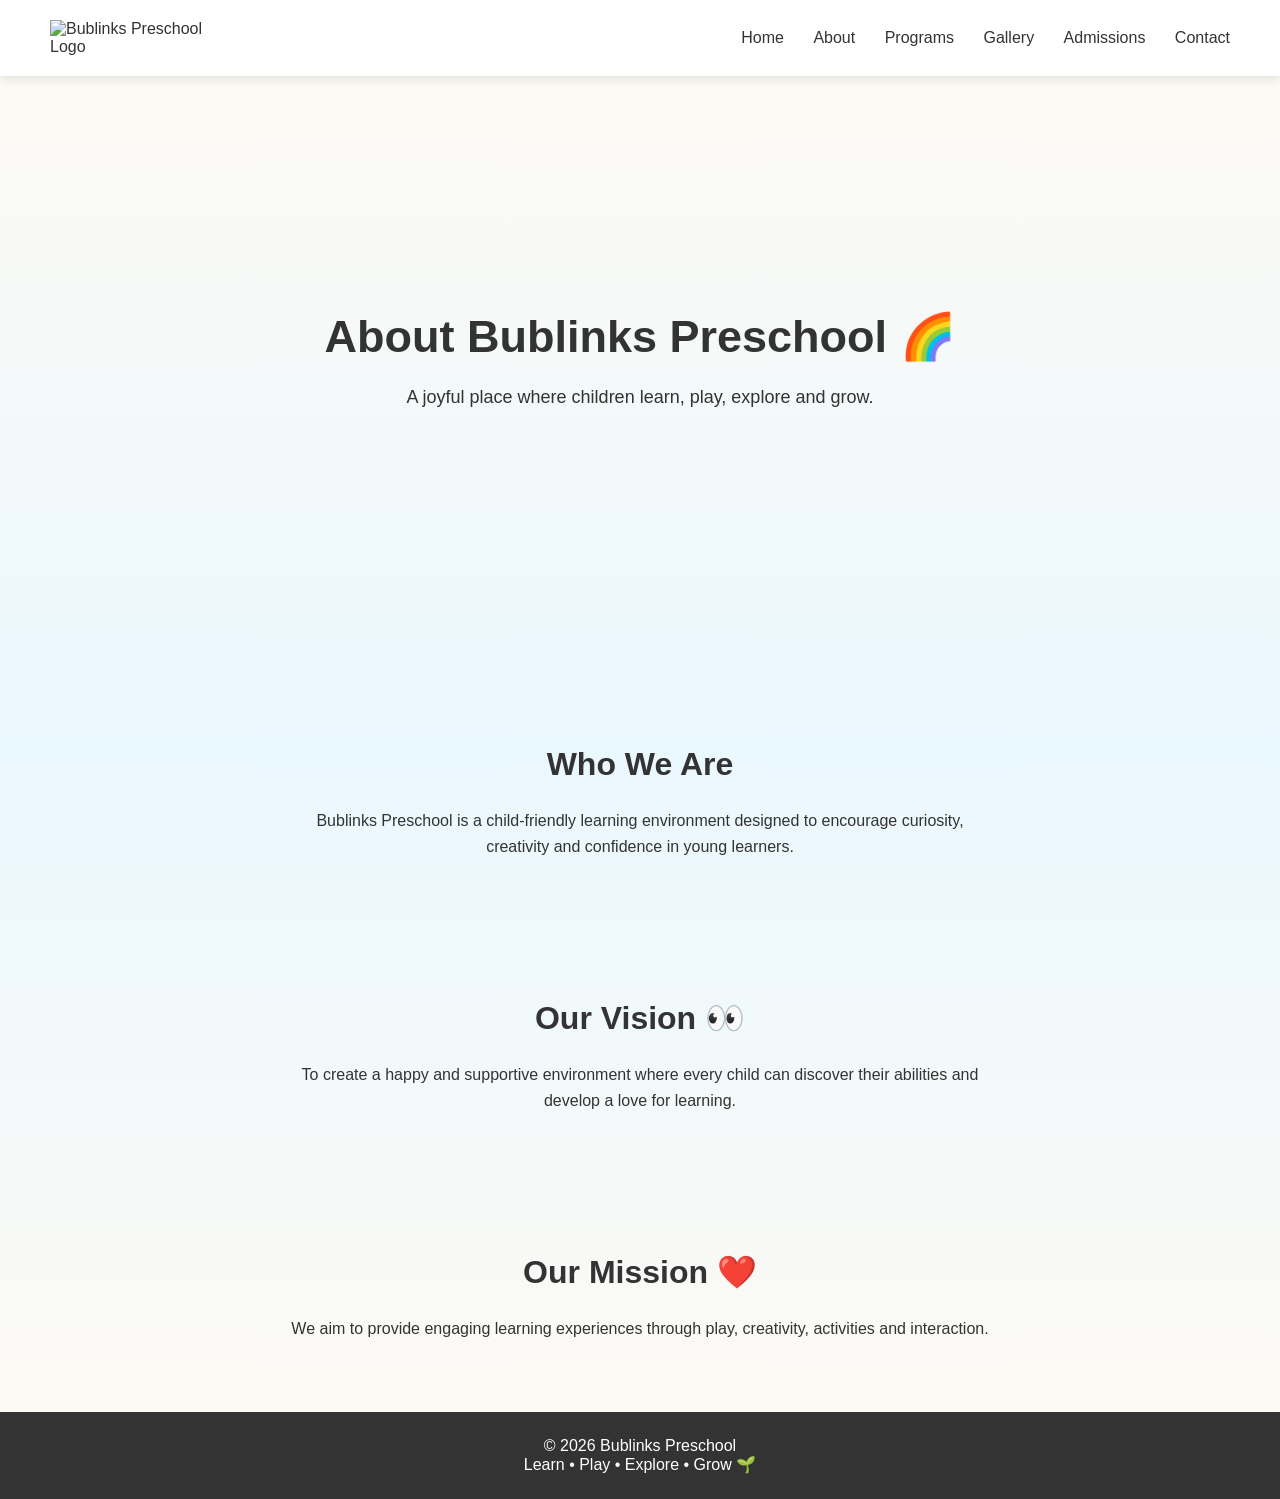
==== OneDrive/Desktop/my website/bublinks preschool/about.html @ d6261df1 "Initial website" ====
<!DOCTYPE html>
<html lang="en">

<head>
    <meta charset="UTF-8">
    <meta name="viewport" content="width=device-width, initial-scale=1.0">
    <title>About Us - Bublinks Preschool</title>
    <link rel="stylesheet" href="style.css">
</head>

<body>

    <nav>
        <div class="logo">
    <img src="logo.png" alt="Bublinks Preschool Logo">
</div>

        <div class="menu">
            <a href="index.html">Home</a>
            <a href="about.html">About</a>
            <a href="programs.html">Programs</a>
            <a href="gallery.html">Gallery</a>
            <a href="admission.html">Admissions</a>
            <a href="contact.html">Contact</a>
        </div>
    </nav>

    <section class="hero">
        <div class="hero-content">
            <h1>About Bublinks Preschool 🌈</h1>
            <p>
                A joyful place where children learn,
                play, explore and grow.
            </p>
        </div>
    </section>

    <section>
        <h2>Who We Are</h2>

        <p>
            Bublinks Preschool is a child-friendly learning
            environment designed to encourage curiosity,
            creativity and confidence in young learners.
        </p>
    </section>

    <section>
        <h2>Our Vision 👀</h2>

        <p>
            To create a happy and supportive environment
            where every child can discover their abilities
            and develop a love for learning.
        </p>
    </section>

    <section>
        <h2>Our Mission ❤️</h2>

        <p>
            We aim to provide engaging learning experiences
            through play, creativity, activities and
            interaction.
        </p>
    </section>

    <footer>
        <p>© 2026 Bublinks Preschool</p>
        <p>Learn • Play • Explore • Grow 🌱</p>
    </footer>

</body>

</html>
---- OneDrive/Desktop/my website/bublinks preschool/style.css ----
.hero {
    background-image: url("./home-bg.png") !important;
    background-size: cover !important;
    background-position: center !important;
    min-height: 600px;
}
* {
    margin: 0;
    padding: 0;
    box-sizing: border-box;
}
body {
    font-family: Arial, sans-serif;
    background: linear-gradient(
        180deg,
        #fffaf3,
        #eaf8ff,
        #fffaf3
    );
    color: #333;
}


/* Navigation */

nav {
    display: flex;
    justify-content: space-between;
    align-items: center;

    padding: 20px 50px;

    background-color: #ffffff;

    box-shadow: 0 2px 10px #ddd;

    position: sticky;
    top: 0;
}

.logo img {
    width: 180px;
    height: auto;
    display: block;
}

.menu a {
    text-decoration: none;
    color: #333;

    margin-left: 25px;

    font-size: 16px;
}

.menu a:hover {
    color: #ff7b54;
}


/* Home */
.hero {
    min-height: 600px;

    background-image: url("home-bg.png");
    background-size: cover;
    background-position: center;
    background-repeat: no-repeat;

    display: flex;
    justify-content: center;
    align-items: center;
    text-align: center;
    padding: 50px;
}

.hero-content {
    max-width: 700px;
}

.hero h1 {
    font-size: 45px;
    margin-bottom: 20px;
}

.hero h2 {
    font-size: 28px;
    margin-bottom: 20px;
}

.hero p {
    font-size: 18px;
    margin-bottom: 30px;
}


/* Buttons */

button {
    padding: 13px 25px;

    border: none;

    border-radius: 25px;

    background-color: #ff7b54;

    color: white;

    font-size: 16px;

    cursor: pointer;
}

button:hover {
    background-color: #e85d3f;
}


/* Sections */

section {
    padding: 70px 50px;

    text-align: center;
}

section h2 {
    font-size: 32px;

    margin-bottom: 25px;
}

section p {
    max-width: 700px;

    margin: auto;

    line-height: 1.6;
}


/* Cards */

.cards {
    display: flex;

    justify-content: center;

    gap: 25px;

    flex-wrap: wrap;

    margin-top: 30px;
}

.card {
    width: 220px;

    padding: 25px;

    background-color: white;

    border-radius: 15px;

    box-shadow: 0 4px 12px #ddd;

    transition: 0.3s;
}

.card:hover {
    transform: translateY(-8px);
}

.card h3 {
    margin-bottom: 15px;
}


/* Contact */

#contact {
    background-color: #e0f7fa;
}


/* Footer */

footer {
    text-align: center;

    padding: 25px;

    background-color: #333;

    color: white;
}


/* Mobile */

@media (max-width: 768px) {

    nav {
        flex-direction: column;

        gap: 15px;

        padding: 20px;
    }

    .menu a {
        margin: 8px;
    }

    .hero h1 {
        font-size: 32px;
    }

    .hero h2 {
        font-size: 22px;
    }

}
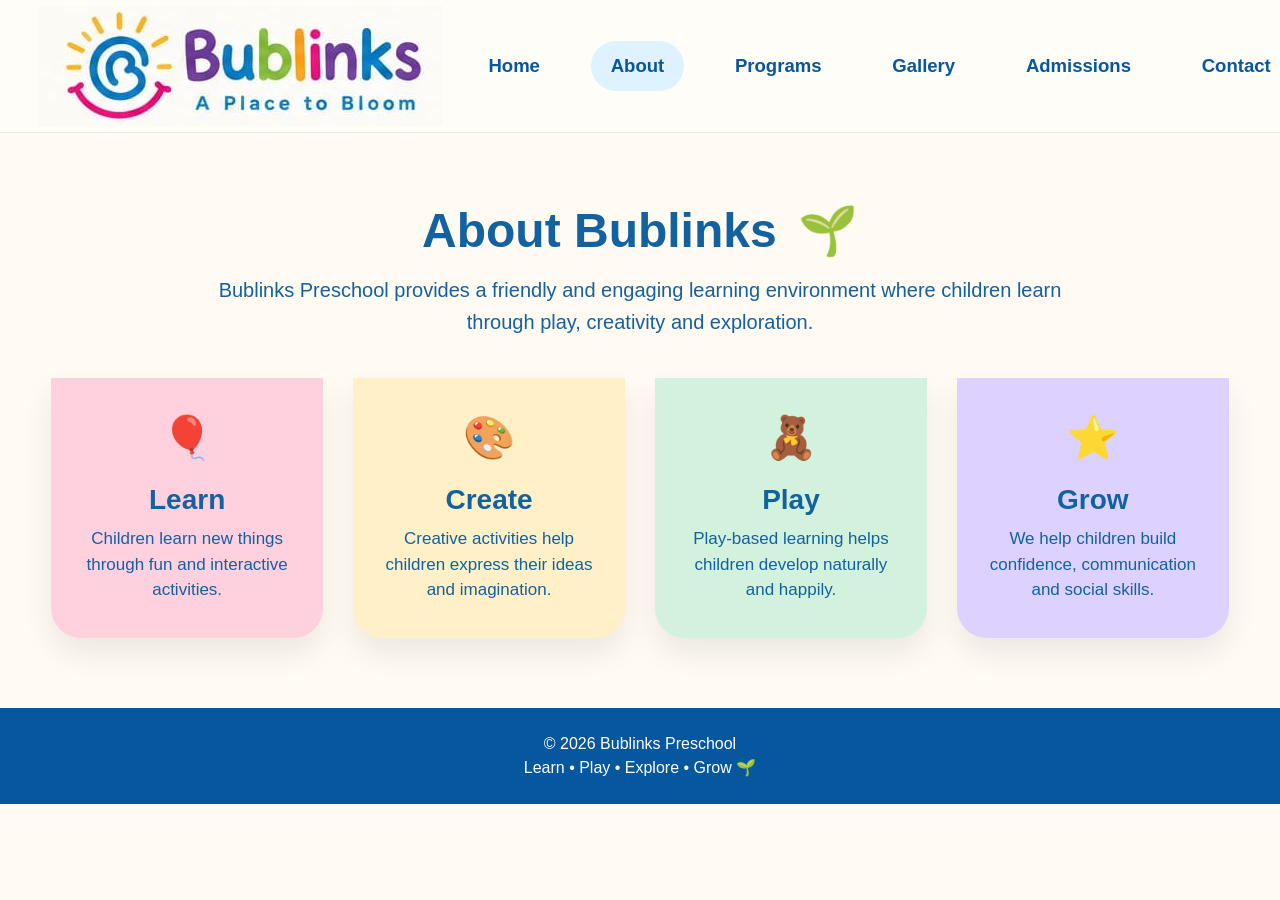
==== commit 66dbc973: "Complete Bublinks preschool demo" ====
--- a/OneDrive/Desktop/my website/bublinks preschool/about.html
+++ b/OneDrive/Desktop/my website/bublinks preschool/about.html
@@ -1,75 +1,69 @@
 <!DOCTYPE html>
 <html lang="en">
+<head>
+  <meta charset="UTF-8">
+  <meta name="viewport" content="width=device-width, initial-scale=1.0">
+  <title>About Bublinks - Bublinks Preschool</title>
+  <link rel="stylesheet" href="style.css">
+</head>
+<body>
+<header class="site-header">
+  <div class="header-inner">
+    <a class="brand" href="index.html"><img src="assets/bublinks-logo.png" alt="Bublinks"></a>
+    <button class="menu-toggle" type="button" aria-label="Open menu">☰</button>
+    <nav class="nav">
+      <a href="index.html">Home</a>
+      <a href="about.html">About</a>
+      <a href="program.html">Programs</a>
+      <a href="gallary.html">Gallery</a>
+      <a href="admission.html">Admissions</a>
+      <a href="contact.html">Contact</a>
+    </nav>
+  </div>
+</header>
 
-<head>
-    <meta charset="UTF-8">
-    <meta name="viewport" content="width=device-width, initial-scale=1.0">
-    <title>About Us - Bublinks Preschool</title>
-    <link rel="stylesheet" href="style.css">
-</head>
+<main>
+  <section class="about-section">
+  <div class="section-heading">
+    <h2>About Bublinks <span>🌱</span></h2>
+    <p>
+      Bublinks Preschool provides a friendly and engaging learning environment
+      where children learn through play, creativity and exploration.
+    </p>
+  </div>
 
-<body>
+  <div class="about-grid">
+    <article class="about-card pink">
+      <div class="about-icon">🎈</div>
+      <h3>Learn</h3>
+      <p>Children learn new things through fun and interactive activities.</p>
+    </article>
 
-    <nav>
-        <div class="logo">
-    <img src="logo.png" alt="Bublinks Preschool Logo">
-</div>
+    <article class="about-card yellow">
+      <div class="about-icon">🎨</div>
+      <h3>Create</h3>
+      <p>Creative activities help children express their ideas and imagination.</p>
+    </article>
 
-        <div class="menu">
-            <a href="index.html">Home</a>
-            <a href="about.html">About</a>
-            <a href="programs.html">Programs</a>
-            <a href="gallery.html">Gallery</a>
-            <a href="admission.html">Admissions</a>
-            <a href="contact.html">Contact</a>
-        </div>
-    </nav>
+    <article class="about-card green">
+      <div class="about-icon">🧸</div>
+      <h3>Play</h3>
+      <p>Play-based learning helps children develop naturally and happily.</p>
+    </article>
 
-    <section class="hero">
-        <div class="hero-content">
-            <h1>About Bublinks Preschool 🌈</h1>
-            <p>
-                A joyful place where children learn,
-                play, explore and grow.
-            </p>
-        </div>
-    </section>
+    <article class="about-card purple">
+      <div class="about-icon">⭐</div>
+      <h3>Grow</h3>
+      <p>We help children build confidence, communication and social skills.</p>
+    </article>
+  </div>
+</section>
+</main>
 
-    <section>
-        <h2>Who We Are</h2>
-
-        <p>
-            Bublinks Preschool is a child-friendly learning
-            environment designed to encourage curiosity,
-            creativity and confidence in young learners.
-        </p>
-    </section>
-
-    <section>
-        <h2>Our Vision 👀</h2>
-
-        <p>
-            To create a happy and supportive environment
-            where every child can discover their abilities
-            and develop a love for learning.
-        </p>
-    </section>
-
-    <section>
-        <h2>Our Mission ❤️</h2>
-
-        <p>
-            We aim to provide engaging learning experiences
-            through play, creativity, activities and
-            interaction.
-        </p>
-    </section>
-
-    <footer>
-        <p>© 2026 Bublinks Preschool</p>
-        <p>Learn • Play • Explore • Grow 🌱</p>
-    </footer>
-
+<footer>
+  <p>© 2026 Bublinks Preschool</p>
+  <p>Learn • Play • Explore • Grow 🌱</p>
+</footer>
+<script src="script.js"></script>
 </body>
-
-</html>+</html>
--- a/OneDrive/Desktop/my website/bublinks preschool/style.css
+++ b/OneDrive/Desktop/my website/bublinks preschool/style.css
@@ -1,224 +1,794 @@
+* {
+  box-sizing: border-box;
+}
+
+html {
+  scroll-behavior: smooth;
+}
+
+body {
+  margin: 0;
+  font-family: Arial, Helvetica, sans-serif;
+  background: #fffaf2;
+  color: #07579f;
+}
+
+.site-header {
+  background: #fffdf8;
+  border-bottom: 1px solid #eee9df;
+  position: sticky;
+  top: 0;
+  z-index: 1000;
+}
+
+.header-inner {
+  width: min(1400px, 94%);
+  min-height: 132px;
+  margin: 0 auto;
+  display: flex;
+  align-items: center;
+  justify-content: space-between;
+  gap: 25px;
+}
+
+.brand {
+  display: block;
+  flex: 0 0 auto;
+  line-height: 0;
+}
+
+.brand img {
+  width: 405px;
+  max-width: 32vw;
+  height: auto;
+  display: block;
+}
+
+.nav {
+  display: flex;
+  align-items: center;
+  justify-content: flex-end;
+  gap: clamp(12px, 2.4vw, 42px);
+}
+
+.nav a {
+  color: #07579f;
+  text-decoration: none;
+  font-weight: 700;
+  font-size: clamp(16px, 1.45vw, 24px);
+  padding: 14px 20px;
+  border-radius: 40px;
+  white-space: nowrap;
+}
+
+.nav a:hover,
+.nav a.active {
+  background: #dff2ff;
+}
+
+.menu-toggle {
+  display: none;
+  border: 0;
+  background: #dff2ff;
+  color: #07579f;
+  border-radius: 10px;
+  font-size: 25px;
+  padding: 8px 12px;
+  cursor: pointer;
+}
+
+/* HERO */
 .hero {
-    background-image: url("./home-bg.png") !important;
-    background-size: cover !important;
-    background-position: center !important;
-    min-height: 600px;
-}
-* {
-    margin: 0;
-    padding: 0;
-    box-sizing: border-box;
-}
-body {
-    font-family: Arial, sans-serif;
-    background: linear-gradient(
-        180deg,
-        #fffaf3,
-        #eaf8ff,
-        #fffaf3
-    );
-    color: #333;
-}
-
-
-/* Navigation */
-
-nav {
+  position: relative;
+  width: 100%;
+  overflow: hidden;
+  background: #c7f1ff;
+}
+
+.hero > img {
+  display: block;
+  width: 100%;
+  height: auto;
+}
+
+.hero-enquire {
+  position: absolute;
+  left: 36.5%;
+  bottom: 12%;
+  transform: translateX(-50%);
+  border: 0;
+  border-radius: 40px;
+  background: #f52b83;
+  color: white;
+  padding: 17px 42px;
+  font-size: clamp(17px, 1.5vw, 25px);
+  font-weight: 700;
+  box-shadow: 0 10px 25px rgba(245, 43, 131, 0.28);
+  cursor: pointer;
+}
+
+.hero-enquire:hover {
+  transform: translateX(-50%) translateY(-2px);
+}
+
+/* PROGRAMS */
+.programs {
+  padding: 42px 5% 70px;
+  background: #fffaf2;
+  position: relative;
+}
+
+.section-heading {
+  text-align: center;
+  margin-bottom: 34px;
+}
+
+.section-heading h2 {
+  margin: 0 0 8px;
+  font-size: clamp(38px, 4vw, 58px);
+  font-weight: 800;
+  color: #07579f;
+}
+
+.section-heading h2 span {
+  display: inline-block;
+  color: #f4a34b;
+  margin-left: 8px;
+}
+
+.section-heading p {
+  margin: 0;
+  font-size: clamp(18px, 1.7vw, 26px);
+  color: #07579f;
+}
+
+.program-grid {
+  width: min(1380px, 100%);
+  margin: 0 auto;
+  display: grid;
+  grid-template-columns: repeat(4, 1fr);
+  gap: 24px;
+}
+
+.program-card {
+  min-height: 285px;
+  border-radius: 20px;
+  padding: 30px 28px;
+  text-align: center;
+  box-shadow: 0 10px 28px rgba(35, 69, 100, 0.08);
+}
+
+.program-card.pink { background: #ffd5e3; }
+.program-card.yellow { background: #fff0c9; }
+.program-card.green { background: #d7f3df; }
+.program-card.purple { background: #e1d8ff; }
+
+.program-icon {
+  font-size: 64px;
+  line-height: 1;
+  margin-bottom: 15px;
+}
+
+.program-card h3 {
+  margin: 0 0 18px;
+  color: #07579f;
+  font-size: clamp(27px, 2vw, 36px);
+}
+
+.program-card p {
+  margin: 0 auto;
+  max-width: 310px;
+  color: #07579f;
+  font-size: clamp(17px, 1.45vw, 23px);
+  line-height: 1.55;
+}
+
+.simple-section {
+  padding: 70px 20px;
+  text-align: center;
+  background: #fff;
+}
+
+.simple-section h2 {
+  margin: 0 0 12px;
+  font-size: clamp(34px, 3vw, 48px);
+  color: #07579f;
+}
+
+.simple-section p {
+  font-size: 21px;
+}
+
+.contact-strip {
+  text-align: center;
+  padding: 65px 20px;
+  background: #e4f8ff;
+}
+
+.contact-strip h2 {
+  margin: 0 0 8px;
+  color: #07579f;
+  font-size: 40px;
+}
+
+.contact-strip p {
+  font-size: 20px;
+}
+
+.contact-strip button {
+  border: 0;
+  background: #f52b83;
+  color: #fff;
+  padding: 15px 30px;
+  border-radius: 30px;
+  font-size: 18px;
+  font-weight: 700;
+  cursor: pointer;
+}
+
+footer {
+  text-align: center;
+  background: #07579f;
+  color: white;
+  padding: 22px;
+}
+
+footer p {
+  margin: 5px;
+}
+
+/* TABLET */
+@media (max-width: 1000px) {
+  .header-inner {
+    min-height: 105px;
+  }
+
+  .brand img {
+    width: 300px;
+  }
+
+  .nav {
+    gap: 5px;
+  }
+
+  .nav a {
+    font-size: 16px;
+    padding: 11px 12px;
+  }
+
+  .program-grid {
+    grid-template-columns: repeat(2, 1fr);
+  }
+}
+
+/* MOBILE */
+@media (max-width: 700px) {
+  .header-inner {
+    min-height: 82px;
+    position: relative;
+  }
+
+  .brand img {
+    width: 220px;
+    max-width: 65vw;
+  }
+
+  .menu-toggle {
+    display: block;
+  }
+
+  .nav {
+    display: none;
+    position: absolute;
+    top: 82px;
+    left: 0;
+    right: 0;
+    padding: 15px;
+    background: #fffdf8;
+    box-shadow: 0 10px 20px rgba(0,0,0,.08);
+    flex-direction: column;
+    align-items: stretch;
+    gap: 4px;
+  }
+
+  .nav.open {
     display: flex;
-    justify-content: space-between;
-    align-items: center;
-
-    padding: 20px 50px;
-
-    background-color: #ffffff;
-
-    box-shadow: 0 2px 10px #ddd;
-
-    position: sticky;
-    top: 0;
-}
-
-.logo img {
-    width: 180px;
-    height: auto;
-    display: block;
-}
-
-.menu a {
-    text-decoration: none;
-    color: #333;
-
-    margin-left: 25px;
-
-    font-size: 16px;
-}
-
-.menu a:hover {
-    color: #ff7b54;
-}
-
-
-/* Home */
-.hero {
-    min-height: 600px;
-
-    background-image: url("home-bg.png");
-    background-size: cover;
-    background-position: center;
-    background-repeat: no-repeat;
-
-    display: flex;
-    justify-content: center;
-    align-items: center;
+  }
+
+  .nav a {
     text-align: center;
-    padding: 50px;
-}
-
-.hero-content {
-    max-width: 700px;
-}
-
-.hero h1 {
-    font-size: 45px;
-    margin-bottom: 20px;
-}
-
-.hero h2 {
-    font-size: 28px;
-    margin-bottom: 20px;
-}
-
-.hero p {
-    font-size: 18px;
-    margin-bottom: 30px;
-}
-
-
-/* Buttons */
-
-button {
-    padding: 13px 25px;
-
-    border: none;
-
-    border-radius: 25px;
-
-    background-color: #ff7b54;
-
-    color: white;
-
-    font-size: 16px;
-
-    cursor: pointer;
-}
-
-button:hover {
-    background-color: #e85d3f;
-}
-
-
-/* Sections */
-
-section {
-    padding: 70px 50px;
-
-    text-align: center;
-}
-
-section h2 {
-    font-size: 32px;
-
-    margin-bottom: 25px;
-}
-
-section p {
-    max-width: 700px;
-
-    margin: auto;
-
-    line-height: 1.6;
-}
-
-
-/* Cards */
-
-.cards {
-    display: flex;
-
-    justify-content: center;
-
-    gap: 25px;
-
-    flex-wrap: wrap;
-
-    margin-top: 30px;
-}
-
-.card {
-    width: 220px;
-
-    padding: 25px;
-
-    background-color: white;
-
-    border-radius: 15px;
-
-    box-shadow: 0 4px 12px #ddd;
-
-    transition: 0.3s;
-}
-
-.card:hover {
-    transform: translateY(-8px);
-}
-
-.card h3 {
-    margin-bottom: 15px;
-}
-
-
-/* Contact */
-
-#contact {
-    background-color: #e0f7fa;
-}
-
-
-/* Footer */
-
-footer {
-    text-align: center;
-
-    padding: 25px;
-
-    background-color: #333;
-
-    color: white;
-}
-
-
-/* Mobile */
-
-@media (max-width: 768px) {
-
-    nav {
-        flex-direction: column;
-
-        gap: 15px;
-
-        padding: 20px;
-    }
-
-    .menu a {
-        margin: 8px;
-    }
-
-    .hero h1 {
-        font-size: 32px;
-    }
-
-    .hero h2 {
-        font-size: 22px;
-    }
-
+  }
+
+  .hero-enquire {
+    left: 50%;
+    bottom: 6%;
+    padding: 11px 24px;
+    font-size: 15px;
+  }
+
+  .programs {
+    padding: 35px 18px 50px;
+  }
+
+  .program-grid {
+    grid-template-columns: 1fr;
+    gap: 18px;
+  }
+
+  .program-card {
+    min-height: auto;
+    padding: 28px 20px;
+  }
+}
+/* Fun Activities - same design as Our Programs */
+.activities-section {
+  background: #fff;
+  padding: 80px 4%;
+}
+
+.activities-section .program-grid {
+  margin-top: 35px;
+}
+
+.activities-section .program-card {
+  min-height: 280px;
+}
+/* About Page */
+.about-section {
+  background: #fffaf2;
+  padding: 70px 4%;
+  text-align: center;
+}
+
+.about-section .section-heading {
+  max-width: 900px;
+  margin: 0 auto 40px;
+}
+
+.about-section .section-heading h2 {
+  font-size: 48px;
+  color: #1261a0;
+  margin-bottom: 15px;
+}
+
+.about-section .section-heading p {
+  font-size: 20px;
+  color: #1261a0;
+  line-height: 1.6;
+}
+
+.about-grid {
+  display: grid;
+  grid-template-columns: repeat(4, 1fr);
+  gap: 30px;
+  max-width: 1200px;
+  margin: 0 auto;
+}
+
+.about-card {
+  padding: 35px 25px;
+  min-height: 240px;
+  border-radius: 0 0 30px 30px;
+  box-shadow: 0 15px 30px rgba(0, 0, 0, 0.08);
+  display: flex;
+  flex-direction: column;
+  justify-content: center;
+  align-items: center;
+}
+
+.about-card.pink {
+  background: #ffd1df;
+}
+
+.about-card.yellow {
+  background: #fff0c8;
+}
+
+.about-card.green {
+  background: #d3f2dd;
+}
+
+.about-card.purple {
+  background: #ddd2ff;
+}
+
+.about-icon {
+  font-size: 42px;
+  margin-bottom: 12px;
+}
+
+.about-card h3 {
+  color: #1261a0;
+  font-size: 28px;
+  margin: 10px 0;
+}
+
+.about-card p {
+  color: #1261a0;
+  font-size: 17px;
+  line-height: 1.5;
+  margin: 0;
+}
+
+/* About page mobile */
+@media (max-width: 900px) {
+  .about-grid {
+    grid-template-columns: repeat(2, 1fr);
+  }
+}
+
+@media (max-width: 600px) {
+  .about-section {
+    padding: 50px 20px;
+  }
+
+  .about-section .section-heading h2 {
+    font-size: 36px;
+  }
+
+  .about-section .section-heading p {
+    font-size: 17px;
+  }
+
+  .about-grid {
+    grid-template-columns: 1fr;
+    gap: 20px;
+  }
+}
+/* Gallery Page */
+.gallery-section {
+  background: #fffaf2;
+  padding: 70px 4%;
+  text-align: center;
+}
+
+.gallery-section .section-heading {
+  max-width: 900px;
+  margin: 0 auto 40px;
+}
+
+.gallery-section .section-heading h2 {
+  font-size: 48px;
+  color: #1261a0;
+  margin-bottom: 15px;
+}
+
+.gallery-section .section-heading p {
+  font-size: 20px;
+  color: #1261a0;
+  line-height: 1.6;
+}
+
+.gallery-grid {
+  display: grid;
+  grid-template-columns: repeat(3, 1fr);
+  gap: 30px;
+  max-width: 1200px;
+  margin: 0 auto;
+}
+
+.gallery-card {
+  min-height: 230px;
+  padding: 35px 25px;
+  border-radius: 0 0 30px 30px;
+  box-shadow: 0 15px 30px rgba(0, 0, 0, 0.08);
+  display: flex;
+  flex-direction: column;
+  justify-content: center;
+  align-items: center;
+}
+
+.gallery-card.pink {
+  background: #ffd1df;
+}
+
+.gallery-card.yellow {
+  background: #fff0c8;
+}
+
+.gallery-card.green {
+  background: #d3f2dd;
+}
+
+.gallery-card.purple {
+  background: #ddd2ff;
+}
+
+.gallery-icon {
+  font-size: 45px;
+  margin-bottom: 12px;
+}
+
+.gallery-card h3 {
+  color: #1261a0;
+  font-size: 27px;
+  margin: 10px 0;
+}
+
+.gallery-card p {
+  color: #1261a0;
+  font-size: 17px;
+  line-height: 1.5;
+  margin: 0;
+}
+
+/* Gallery mobile */
+@media (max-width: 900px) {
+  .gallery-grid {
+    grid-template-columns: repeat(2, 1fr);
+  }
+}
+
+@media (max-width: 600px) {
+  .gallery-section {
+    padding: 50px 20px;
+  }
+
+  .gallery-section .section-heading h2 {
+    font-size: 36px;
+  }
+
+  .gallery-section .section-heading p {
+    font-size: 17px;
+  }
+
+  .gallery-grid {
+    grid-template-columns: 1fr;
+    gap: 20px;
+  }
+}
+/* Admissions Page */
+.admission-section {
+  background: #fffaf2;
+  padding: 70px 4%;
+  text-align: center;
+}
+
+.admission-section .section-heading {
+  max-width: 900px;
+  margin: 0 auto 40px;
+}
+
+.admission-section .section-heading h2 {
+  font-size: 48px;
+  color: #1261a0;
+  margin-bottom: 15px;
+}
+
+.admission-section .section-heading p {
+  font-size: 20px;
+  color: #1261a0;
+  line-height: 1.6;
+}
+
+.admission-grid {
+  display: grid;
+  grid-template-columns: repeat(4, 1fr);
+  gap: 30px;
+  max-width: 1200px;
+  margin: 0 auto 45px;
+}
+
+.admission-card {
+  min-height: 240px;
+  padding: 35px 25px;
+  border-radius: 0 0 30px 30px;
+  box-shadow: 0 15px 30px rgba(0, 0, 0, 0.08);
+  display: flex;
+  flex-direction: column;
+  justify-content: center;
+  align-items: center;
+}
+
+.admission-card.pink {
+  background: #ffd1df;
+}
+
+.admission-card.yellow {
+  background: #fff0c8;
+}
+
+.admission-card.green {
+  background: #d3f2dd;
+}
+
+.admission-card.purple {
+  background: #ddd2ff;
+}
+
+.admission-icon {
+  font-size: 42px;
+  margin-bottom: 12px;
+}
+
+.admission-card h3 {
+  color: #1261a0;
+  font-size: 26px;
+  margin: 10px 0;
+}
+
+.admission-card p {
+  color: #1261a0;
+  font-size: 17px;
+  line-height: 1.5;
+  margin: 0;
+}
+
+.admission-note {
+  max-width: 700px;
+  margin: 0 auto;
+  padding: 30px;
+  background: white;
+  border-radius: 25px;
+  box-shadow: 0 10px 25px rgba(0, 0, 0, 0.08);
+}
+
+.admission-note h3 {
+  color: #1261a0;
+  font-size: 26px;
+  margin: 0 0 10px;
+}
+
+.admission-note p {
+  color: #1261a0;
+  font-size: 17px;
+}
+
+.admission-note a {
+  display: inline-block;
+  margin-top: 10px;
+  padding: 12px 25px;
+  background: #1261a0;
+  color: white;
+  text-decoration: none;
+  border-radius: 25px;
+  font-weight: bold;
+}
+
+/* Admissions mobile */
+@media (max-width: 900px) {
+  .admission-grid {
+    grid-template-columns: repeat(2, 1fr);
+  }
+}
+
+@media (max-width: 600px) {
+  .admission-section {
+    padding: 50px 20px;
+  }
+
+  .admission-section .section-heading h2 {
+    font-size: 36px;
+  }
+
+  .admission-section .section-heading p {
+    font-size: 17px;
+  }
+
+  .admission-grid {
+    grid-template-columns: 1fr;
+    gap: 20px;
+  }
+}
+/* Contact Page */
+.contact-section {
+  background: #fffaf2;
+  padding: 70px 4%;
+  text-align: center;
+}
+
+.contact-section .section-heading {
+  max-width: 900px;
+  margin: 0 auto 40px;
+}
+
+.contact-section .section-heading h2 {
+  font-size: 48px;
+  color: #1261a0;
+  margin-bottom: 15px;
+}
+
+.contact-section .section-heading p {
+  font-size: 20px;
+  color: #1261a0;
+  line-height: 1.6;
+}
+
+.contact-grid {
+  display: grid;
+  grid-template-columns: repeat(4, 1fr);
+  gap: 30px;
+  max-width: 1200px;
+  margin: 0 auto 45px;
+}
+
+.contact-card {
+  min-height: 230px;
+  padding: 35px 25px;
+  border-radius: 0 0 30px 30px;
+  box-shadow: 0 15px 30px rgba(0, 0, 0, 0.08);
+  display: flex;
+  flex-direction: column;
+  justify-content: center;
+  align-items: center;
+}
+
+.contact-card.pink {
+  background: #ffd1df;
+}
+
+.contact-card.yellow {
+  background: #fff0c8;
+}
+
+.contact-card.green {
+  background: #d3f2dd;
+}
+
+.contact-card.purple {
+  background: #ddd2ff;
+}
+
+.contact-icon {
+  font-size: 42px;
+  margin-bottom: 12px;
+}
+
+.contact-card h3 {
+  color: #1261a0;
+  font-size: 26px;
+  margin: 10px 0;
+}
+
+.contact-card p {
+  color: #1261a0;
+  font-size: 17px;
+  line-height: 1.5;
+  margin: 5px 0;
+}
+
+.contact-note {
+  max-width: 700px;
+  margin: 0 auto;
+  padding: 30px;
+  background: white;
+  border-radius: 25px;
+  box-shadow: 0 10px 25px rgba(0, 0, 0, 0.08);
+}
+
+.contact-note h3 {
+  color: #1261a0;
+  font-size: 26px;
+  margin: 0 0 10px;
+}
+
+.contact-note p {
+  color: #1261a0;
+  font-size: 17px;
+}
+
+/* Contact mobile */
+@media (max-width: 900px) {
+  .contact-grid {
+    grid-template-columns: repeat(2, 1fr);
+  }
+}
+
+@media (max-width: 600px) {
+  .contact-section {
+    padding: 50px 20px;
+  }
+
+  .contact-section .section-heading h2 {
+    font-size: 36px;
+  }
+
+  .contact-section .section-heading p {
+    font-size: 17px;
+  }
+
+  .contact-grid {
+    grid-template-columns: 1fr;
+    gap: 20px;
+  }
 }
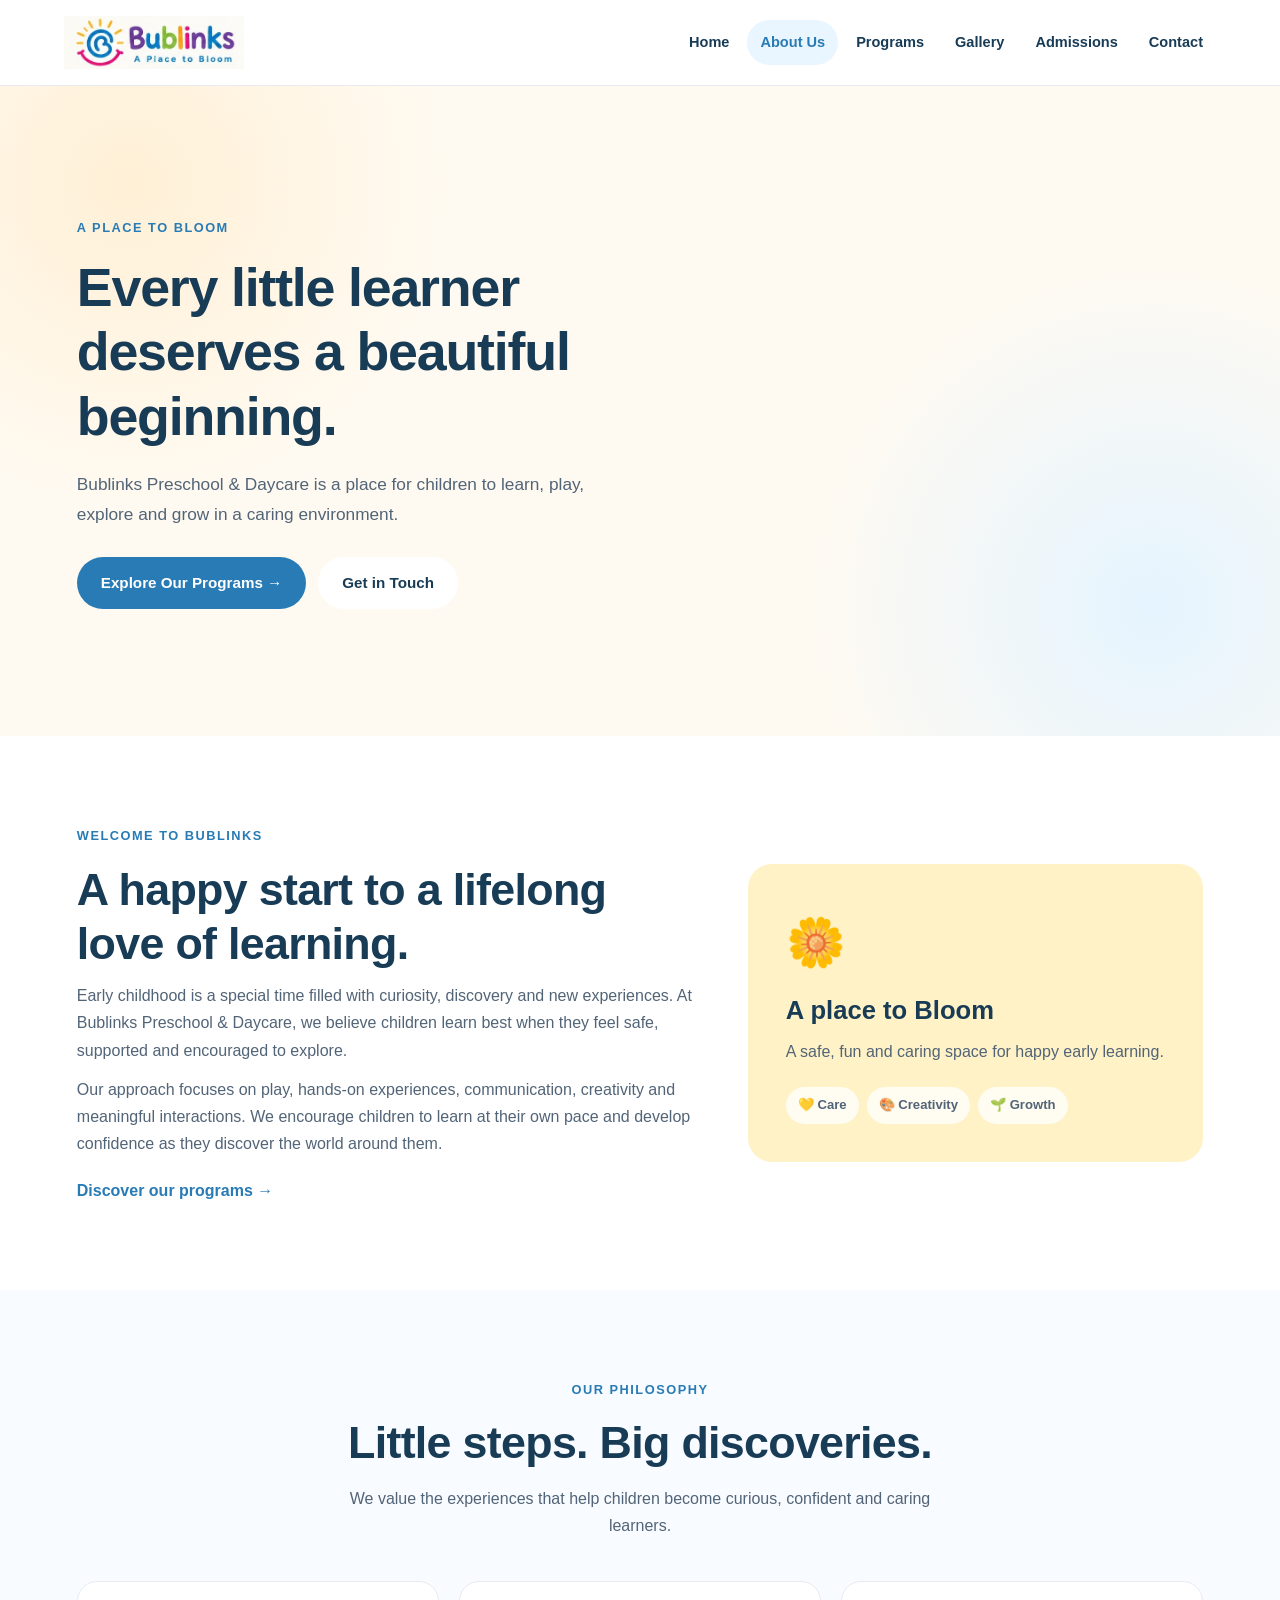
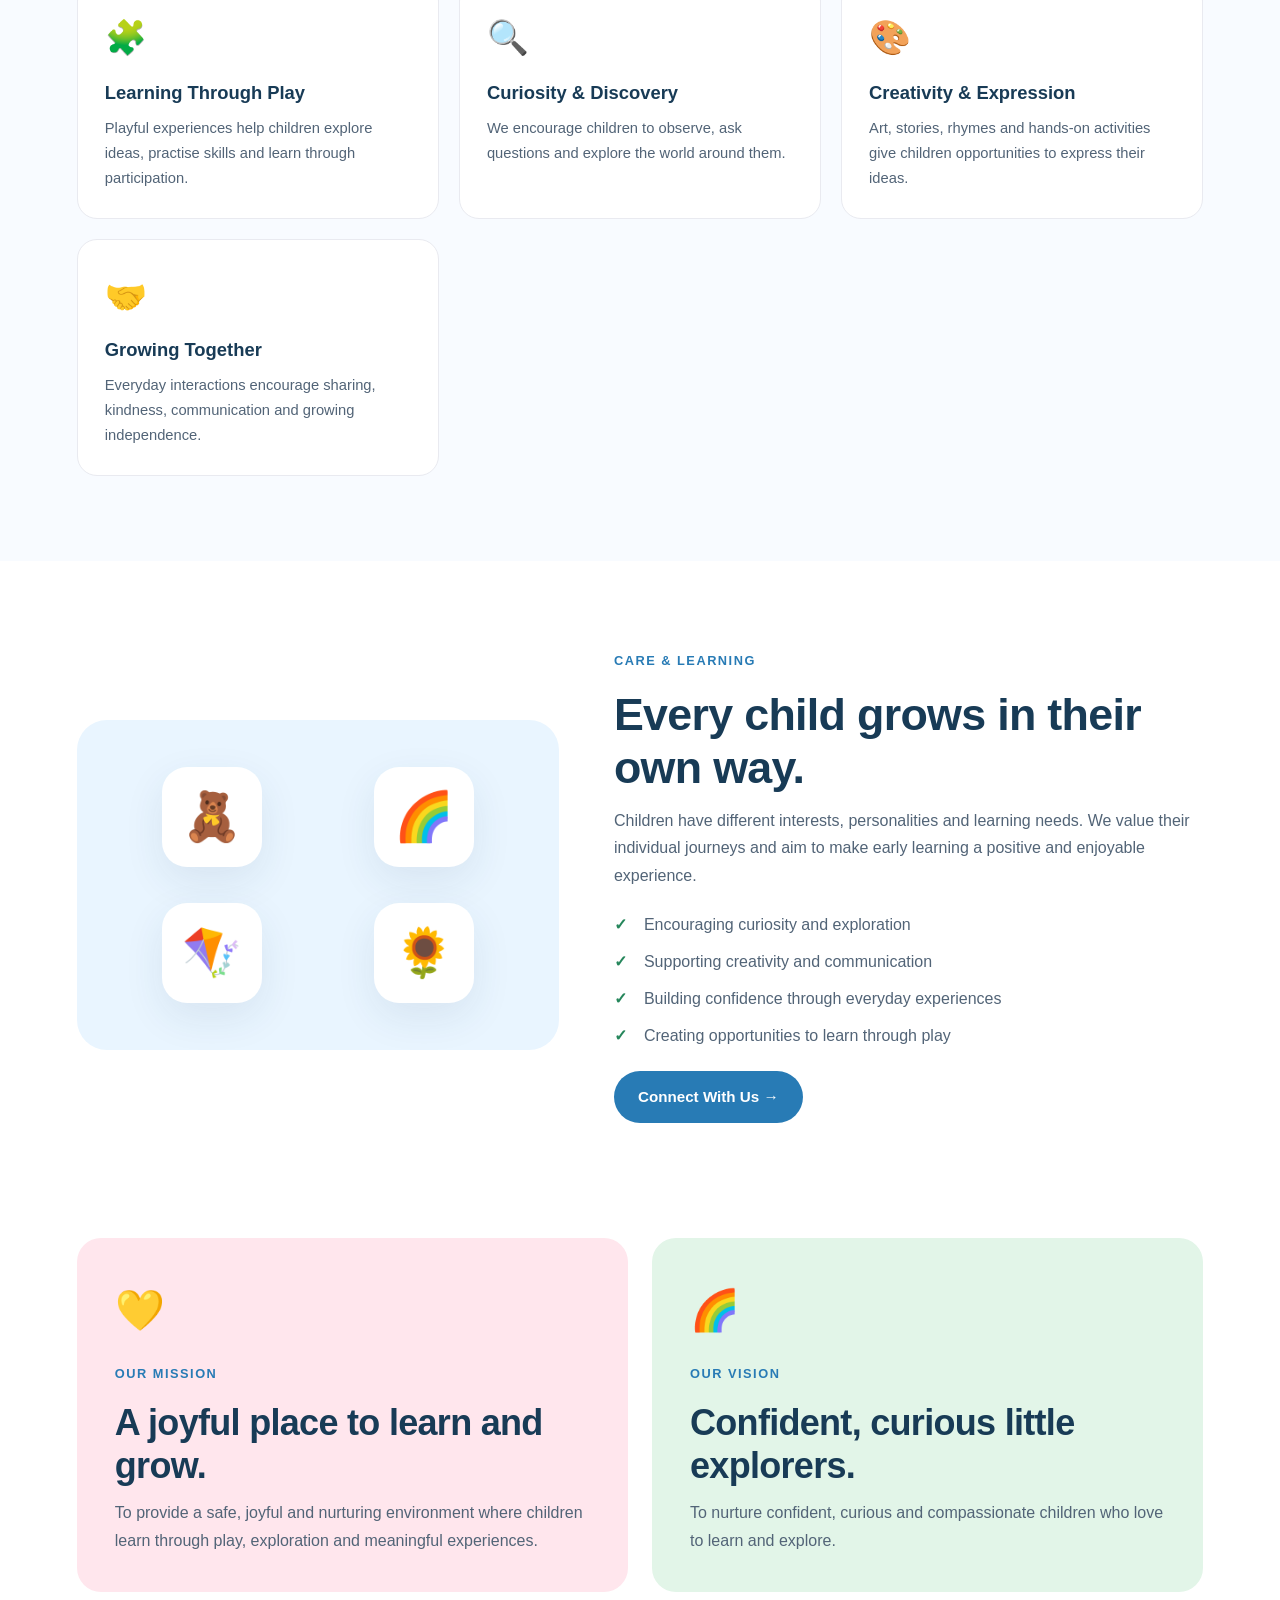
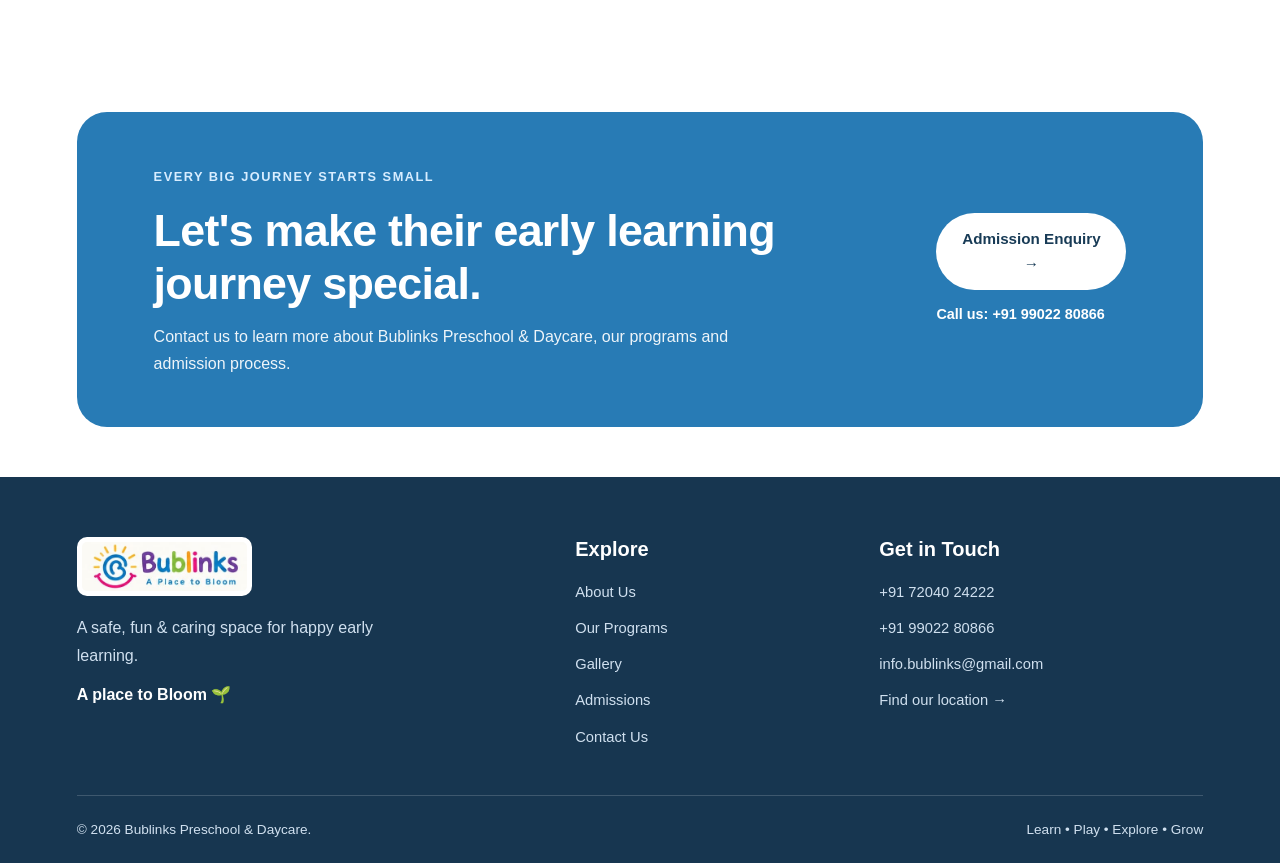
==== commit c478488b: "Complete Bublinks preschool website" ====
--- a/OneDrive/Desktop/my website/bublinks preschool/about.html
+++ b/OneDrive/Desktop/my website/bublinks preschool/about.html
@@ -1,69 +1,334 @@
 <!DOCTYPE html>
 <html lang="en">
+
 <head>
   <meta charset="UTF-8">
   <meta name="viewport" content="width=device-width, initial-scale=1.0">
-  <title>About Bublinks - Bublinks Preschool</title>
+  <meta name="theme-color" content="#fffaf1">
+  <meta name="description" content="Learn about Bublinks Preschool & Daycare, our child-centred learning approach, mission and vision in Sathnur, Bengaluru.">
+
+  <title>About Us | Bublinks Preschool & Daycare</title>
+
   <link rel="stylesheet" href="style.css">
 </head>
+
 <body>
-<header class="site-header">
-  <div class="header-inner">
-    <a class="brand" href="index.html"><img src="assets/bublinks-logo.png" alt="Bublinks"></a>
-    <button class="menu-toggle" type="button" aria-label="Open menu">☰</button>
-    <nav class="nav">
-      <a href="index.html">Home</a>
-      <a href="about.html">About</a>
-      <a href="program.html">Programs</a>
-      <a href="gallary.html">Gallery</a>
-      <a href="admission.html">Admissions</a>
-      <a href="contact.html">Contact</a>
-    </nav>
-  </div>
-</header>
-
-<main>
-  <section class="about-section">
-  <div class="section-heading">
-    <h2>About Bublinks <span>🌱</span></h2>
-    <p>
-      Bublinks Preschool provides a friendly and engaging learning environment
-      where children learn through play, creativity and exploration.
-    </p>
-  </div>
-
-  <div class="about-grid">
-    <article class="about-card pink">
-      <div class="about-icon">🎈</div>
-      <h3>Learn</h3>
-      <p>Children learn new things through fun and interactive activities.</p>
-    </article>
-
-    <article class="about-card yellow">
-      <div class="about-icon">🎨</div>
-      <h3>Create</h3>
-      <p>Creative activities help children express their ideas and imagination.</p>
-    </article>
-
-    <article class="about-card green">
-      <div class="about-icon">🧸</div>
-      <h3>Play</h3>
-      <p>Play-based learning helps children develop naturally and happily.</p>
-    </article>
-
-    <article class="about-card purple">
-      <div class="about-icon">⭐</div>
-      <h3>Grow</h3>
-      <p>We help children build confidence, communication and social skills.</p>
-    </article>
-  </div>
-</section>
-</main>
-
-<footer>
-  <p>© 2026 Bublinks Preschool</p>
-  <p>Learn • Play • Explore • Grow 🌱</p>
-</footer>
-<script src="script.js"></script>
+
+  <!-- HEADER -->
+  <header class="site-header">
+    <div class="header-inner">
+
+      <a class="brand" href="index.html" aria-label="Bublinks Home">
+        <img src="assets/bublinks-logo.png" alt="Bublinks Preschool & Daycare">
+      </a>
+
+      <button
+        class="menu-toggle"
+        type="button"
+        aria-label="Open navigation menu"
+        aria-expanded="false">
+        ☰
+      </button>
+
+      <nav class="nav" aria-label="Main navigation">
+        <a href="index.html">Home</a>
+        <a class="active" href="about.html" aria-current="page">About Us</a>
+        <a href="program.html">Programs</a>
+        <a href="gallary.html">Gallery</a>
+        <a href="admission.html">Admissions</a>
+        <a href="contact.html">Contact</a>
+      </nav>
+
+    </div>
+  </header>
+
+  <main>
+
+    <!-- ABOUT HERO -->
+    <section class="hero about-hero">
+      <div class="hero-content">
+        <span class="eyebrow">A PLACE TO BLOOM</span>
+
+        <h1>Every little learner deserves a beautiful beginning.</h1>
+
+        <p>
+          Bublinks Preschool &amp; Daycare is a place for children to
+          learn, play, explore and grow in a caring environment.
+        </p>
+
+        <div class="hero-actions">
+          <a class="btn btn-primary" href="program.html">
+            Explore Our Programs →
+          </a>
+
+          <a class="btn btn-light" href="contact.html">
+            Get in Touch
+          </a>
+        </div>
+      </div>
+    </section>
+
+    <!-- WELCOME -->
+    <section class="welcome-section section-pad">
+
+      <div class="welcome-copy">
+        <span class="eyebrow">WELCOME TO BUBLINKS</span>
+
+        <h2>A happy start to a lifelong love of learning.</h2>
+
+        <p>
+          Early childhood is a special time filled with curiosity,
+          discovery and new experiences. At Bublinks Preschool &amp;
+          Daycare, we believe children learn best when they feel safe,
+          supported and encouraged to explore.
+        </p>
+
+        <p>
+          Our approach focuses on play, hands-on experiences,
+          communication, creativity and meaningful interactions.
+          We encourage children to learn at their own pace and
+          develop confidence as they discover the world around them.
+        </p>
+
+        <a class="text-link" href="program.html">
+          Discover our programs →
+        </a>
+      </div>
+
+      <div class="welcome-highlight">
+        <div class="highlight-icon">🌼</div>
+
+        <h3>A place to Bloom</h3>
+
+        <p>
+          A safe, fun and caring space for happy early learning.
+        </p>
+
+        <div class="highlight-values">
+          <span>💛 Care</span>
+          <span>🎨 Creativity</span>
+          <span>🌱 Growth</span>
+        </div>
+      </div>
+
+    </section>
+
+    <!-- OUR PHILOSOPHY -->
+    <section class="learning-section section-pad">
+
+      <div class="section-heading">
+        <span class="eyebrow">OUR PHILOSOPHY</span>
+
+        <h2>Little steps. Big discoveries.</h2>
+
+        <p>
+          We value the experiences that help children become curious,
+          confident and caring learners.
+        </p>
+      </div>
+
+      <div class="learning-grid">
+
+        <article class="learning-card">
+          <span class="learning-icon">🧩</span>
+
+          <h3>Learning Through Play</h3>
+
+          <p>
+            Playful experiences help children explore ideas,
+            practise skills and learn through participation.
+          </p>
+        </article>
+
+        <article class="learning-card">
+          <span class="learning-icon">🔍</span>
+
+          <h3>Curiosity &amp; Discovery</h3>
+
+          <p>
+            We encourage children to observe, ask questions and
+            explore the world around them.
+          </p>
+        </article>
+
+        <article class="learning-card">
+          <span class="learning-icon">🎨</span>
+
+          <h3>Creativity &amp; Expression</h3>
+
+          <p>
+            Art, stories, rhymes and hands-on activities give
+            children opportunities to express their ideas.
+          </p>
+        </article>
+
+        <article class="learning-card">
+          <span class="learning-icon">🤝</span>
+
+          <h3>Growing Together</h3>
+
+          <p>
+            Everyday interactions encourage sharing, kindness,
+            communication and growing independence.
+          </p>
+        </article>
+
+      </div>
+    </section>
+
+    <!-- OUR COMMITMENT -->
+    <section class="daycare-section section-pad">
+
+      <div class="daycare-visual">
+        <div class="daycare-illustration" aria-hidden="true">
+          <span>🧸</span>
+          <span>🌈</span>
+          <span>🪁</span>
+          <span>🌻</span>
+        </div>
+      </div>
+
+      <div class="daycare-copy">
+        <span class="eyebrow">CARE &amp; LEARNING</span>
+
+        <h2>Every child grows in their own way.</h2>
+
+        <p>
+          Children have different interests, personalities and
+          learning needs. We value their individual journeys and
+          aim to make early learning a positive and enjoyable
+          experience.
+        </p>
+
+        <ul class="check-list">
+          <li>Encouraging curiosity and exploration</li>
+          <li>Supporting creativity and communication</li>
+          <li>Building confidence through everyday experiences</li>
+          <li>Creating opportunities to learn through play</li>
+        </ul>
+
+        <a class="btn btn-primary" href="contact.html">
+          Connect With Us →
+        </a>
+      </div>
+
+    </section>
+
+    <!-- MISSION AND VISION -->
+    <section class="purpose-section section-pad">
+
+      <div class="purpose-card mission-card">
+        <span class="purpose-icon">💛</span>
+        <span class="eyebrow">OUR MISSION</span>
+
+        <h2>A joyful place to learn and grow.</h2>
+
+        <p>
+          To provide a safe, joyful and nurturing environment where
+          children learn through play, exploration and meaningful
+          experiences.
+        </p>
+      </div>
+
+      <div class="purpose-card vision-card">
+        <span class="purpose-icon">🌈</span>
+        <span class="eyebrow">OUR VISION</span>
+
+        <h2>Confident, curious little explorers.</h2>
+
+        <p>
+          To nurture confident, curious and compassionate children
+          who love to learn and explore.
+        </p>
+      </div>
+
+    </section>
+
+    <!-- ADMISSIONS CTA -->
+    <section class="admission-cta section-pad">
+
+      <div>
+        <span class="eyebrow">EVERY BIG JOURNEY STARTS SMALL</span>
+
+        <h2>Let's make their early learning journey special.</h2>
+
+        <p>
+          Contact us to learn more about Bublinks Preschool &amp;
+          Daycare, our programs and admission process.
+        </p>
+      </div>
+
+      <div class="cta-actions">
+        <a class="btn btn-light" href="admission.html">
+          Admission Enquiry →
+        </a>
+
+        <a class="cta-phone" href="tel:+919902280866">
+          Call us: +91 99022 80866
+        </a>
+      </div>
+
+    </section>
+
+  </main>
+
+  <!-- FOOTER -->
+  <footer class="site-footer">
+
+    <div class="footer-main">
+
+      <div class="footer-brand">
+        <a href="index.html" aria-label="Bublinks Home">
+          <img src="assets/bublinks-logo.png" alt="Bublinks Preschool & Daycare">
+        </a>
+
+        <p>A safe, fun &amp; caring space for happy early learning.</p>
+
+        <strong>A place to Bloom 🌱</strong>
+      </div>
+
+      <div class="footer-links">
+        <h3>Explore</h3>
+
+        <a href="about.html">About Us</a>
+        <a href="program.html">Our Programs</a>
+        <a href="gallary.html">Gallery</a>
+        <a href="admission.html">Admissions</a>
+        <a href="contact.html">Contact Us</a>
+      </div>
+
+      <div class="footer-links">
+        <h3>Get in Touch</h3>
+
+        <a href="tel:+917204024222">+91 72040 24222</a>
+        <a href="tel:+919902280866">+91 99022 80866</a>
+
+        <a href="mailto:info.bublinks@gmail.com">
+          info.bublinks@gmail.com
+        </a>
+
+        <a
+          href="https://maps.app.goo.gl/c1aE46ws13sEQcDp6?g_st=ac"
+          target="_blank"
+          rel="noopener noreferrer">
+          Find our location →
+        </a>
+      </div>
+
+    </div>
+
+    <div class="footer-bottom">
+      <p>
+        © <span id="current-year">2026</span>
+        Bublinks Preschool &amp; Daycare.
+      </p>
+
+      <p>Learn • Play • Explore • Grow</p>
+    </div>
+
+  </footer>
+
+  <script src="script.js"></script>
+
 </body>
-</html>
+</html>
--- a/OneDrive/Desktop/my website/bublinks preschool/style.css
+++ b/OneDrive/Desktop/my website/bublinks preschool/style.css
@@ -1,794 +1,1398 @@
+/* =========================================
+   BUBLINKS PRESCHOOL & DAYCARE
+   Complete responsive stylesheet
+========================================= */
+
+/* 1. COLOURS AND GLOBAL STYLES */
+
+:root {
+  --navy: #183b56;
+  --blue: #287bb5;
+  --blue-light: #e9f5ff;
+  --pink: #ffe6ed;
+  --yellow: #fff2c7;
+  --green: #e2f5e8;
+  --purple: #eee7ff;
+  --cream: #fffaf1;
+  --white: #ffffff;
+  --text: #526477;
+  --heading: #183b56;
+  --border: #e9eaf0;
+  --shadow: 0 14px 40px rgba(32, 67, 96, 0.09);
+  --radius: 24px;
+}
+
 * {
   box-sizing: border-box;
+  margin: 0;
+  padding: 0;
 }
 
 html {
   scroll-behavior: smooth;
+  scroll-padding-top: 100px;
 }
 
 body {
-  margin: 0;
-  font-family: Arial, Helvetica, sans-serif;
-  background: #fffaf2;
-  color: #07579f;
+  font-family: "Segoe UI", Arial, sans-serif;
+  color: var(--text);
+  background: var(--white);
+  line-height: 1.7;
+  overflow-wrap: break-word;
+}
+
+img {
+  display: block;
+  max-width: 100%;
+  height: auto;
+}
+
+a {
+  color: inherit;
+  text-decoration: none;
+}
+
+button,
+input,
+textarea,
+select {
+  font: inherit;
+}
+
+button,
+a {
+  -webkit-tap-highlight-color: transparent;
+}
+
+button:focus-visible,
+a:focus-visible {
+  outline: 3px solid #f4a62a;
+  outline-offset: 4px;
+}
+
+h1,
+h2,
+h3,
+h4 {
+  color: var(--heading);
+  line-height: 1.2;
+}
+
+h1 {
+  font-size: clamp(2.4rem, 5vw, 4.3rem);
+  letter-spacing: -1.5px;
+}
+
+h2 {
+  font-size: clamp(1.9rem, 3.5vw, 2.8rem);
+  letter-spacing: -0.7px;
+}
+
+h3 {
+  font-size: 1.25rem;
+}
+
+p {
+  margin-top: 12px;
+}
+
+ul {
+  padding-left: 22px;
+}
+
+.section-pad {
+  padding: 85px max(6%, calc((100% - 1200px) / 2));
+}
+
+.eyebrow {
+  display: inline-block;
+  margin-bottom: 16px;
+  color: var(--blue);
+  font-size: 0.8rem;
+  font-weight: 800;
+  letter-spacing: 1.5px;
+}
+
+/* 2. HEADER AND NAVIGATION
+   Supports both common header class names. */
+
+.site-header,
+header {
+  position: relative;
+  z-index: 100;
 }
 
 .site-header {
-  background: #fffdf8;
-  border-bottom: 1px solid #eee9df;
   position: sticky;
   top: 0;
-  z-index: 1000;
-}
-
-.header-inner {
-  width: min(1400px, 94%);
-  min-height: 132px;
+  background: rgba(255, 255, 255, 0.97);
+  border-bottom: 1px solid var(--border);
+  backdrop-filter: blur(12px);
+}
+
+.header-inner,
+.nav-wrap {
+  width: 100%;
+  max-width: 1320px;
+  min-height: 85px;
   margin: 0 auto;
+  padding: 12px 5%;
   display: flex;
   align-items: center;
   justify-content: space-between;
-  gap: 25px;
+  gap: 24px;
 }
 
 .brand {
-  display: block;
-  flex: 0 0 auto;
-  line-height: 0;
-}
-
-.brand img {
-  width: 405px;
-  max-width: 32vw;
-  height: auto;
-  display: block;
+  flex-shrink: 0;
+  display: inline-flex;
+  align-items: center;
+}
+
+.brand img,
+.logo img {
+  width: 180px;
+  max-height: 70px;
+  object-fit: contain;
 }
 
 .nav {
   display: flex;
   align-items: center;
-  justify-content: flex-end;
-  gap: clamp(12px, 2.4vw, 42px);
+  justify-content: center;
+  gap: 5px;
 }
 
 .nav a {
-  color: #07579f;
-  text-decoration: none;
+  display: inline-flex;
+  align-items: center;
+  padding: 10px 13px;
+  border-radius: 30px;
+  color: var(--navy);
+  font-size: 0.91rem;
   font-weight: 700;
-  font-size: clamp(16px, 1.45vw, 24px);
-  padding: 14px 20px;
-  border-radius: 40px;
   white-space: nowrap;
+  transition: background 0.2s ease, color 0.2s ease;
 }
 
 .nav a:hover,
 .nav a.active {
-  background: #dff2ff;
+  background: var(--blue-light);
+  color: var(--blue);
 }
 
 .menu-toggle {
   display: none;
+  flex-shrink: 0;
+  width: 44px;
+  height: 44px;
   border: 0;
-  background: #dff2ff;
-  color: #07579f;
+  border-radius: 12px;
+  background: var(--blue-light);
+  color: var(--navy);
+  font-size: 1.4rem;
+  cursor: pointer;
+}
+
+/* 3. BUTTONS */
+
+.btn {
+  display: inline-flex;
+  align-items: center;
+  justify-content: center;
+  gap: 8px;
+  min-height: 49px;
+  padding: 12px 23px;
+  border: 1px solid transparent;
+  border-radius: 40px;
+  font-size: 0.95rem;
+  font-weight: 800;
+  text-align: center;
+  cursor: pointer;
+  transition: transform 0.2s ease, box-shadow 0.2s ease;
+}
+
+.btn:hover {
+  transform: translateY(-3px);
+  box-shadow: var(--shadow);
+}
+
+.btn-primary {
+  background: var(--blue);
+  color: var(--white);
+}
+
+.btn-secondary {
+  background: var(--white);
+  color: var(--navy);
+  border-color: var(--border);
+}
+
+.btn-light {
+  background: var(--white);
+  color: var(--navy);
+}
+
+.text-link {
+  display: inline-flex;
+  align-items: center;
+  gap: 8px;
+  margin-top: 20px;
+  color: var(--blue);
+  font-weight: 800;
+}
+
+/* 4. HOMEPAGE HERO */
+
+.hero {
+  width: 100%;
+  max-width: 1440px;
+  margin: 0 auto;
+  padding: 65px 6% 75px;
+  display: grid;
+  grid-template-columns: minmax(0, 1fr) minmax(0, 1.02fr);
+  align-items: center;
+  gap: 45px;
+  background:
+    radial-gradient(circle at 10% 15%, #fff0d6 0, transparent 25%),
+    radial-gradient(circle at 90% 80%, #e5f4ff 0, transparent 28%),
+    var(--cream);
+}
+
+.hero-content {
+  min-width: 0;
+  max-width: 600px;
+}
+
+.hero h1 span {
+  display: block;
+  color: var(--blue);
+}
+
+.hero-content > p {
+  max-width: 540px;
+  margin-top: 22px;
+  font-size: 1.08rem;
+}
+
+.hero-actions {
+  display: flex;
+  flex-wrap: wrap;
+  gap: 12px;
+  margin-top: 28px;
+}
+
+.hero-note {
+  display: flex;
+  align-items: center;
+  gap: 10px;
+  margin-top: 24px;
+  color: var(--navy);
+  font-weight: 700;
+}
+
+.hero-note span {
+  font-size: 1.4rem;
+}
+
+.hero-visual {
+  position: relative;
+  min-width: 0;
+  width: 100%;
+}
+
+.hero-visual > img {
+  width: 100%;
+  height: auto;
+  border-radius: 28px;
+  object-fit: contain;
+}
+
+.floating-note {
+  position: absolute;
+  left: -15px;
+  bottom: 20px;
+  display: flex;
+  align-items: center;
+  gap: 12px;
+  max-width: calc(100% - 10px);
+  padding: 14px 18px;
+  border-radius: 18px;
+  background: var(--white);
+  box-shadow: var(--shadow);
+}
+
+.floating-note > span {
+  font-size: 2rem;
+}
+
+.floating-note strong,
+.floating-note small {
+  display: block;
+}
+
+.floating-note strong {
+  color: var(--navy);
+}
+
+.floating-note small {
+  font-size: 0.8rem;
+}
+
+/* 5. SECTION HEADINGS */
+
+.section-heading {
+  max-width: 720px;
+  margin: 0 auto 42px;
+  text-align: center;
+}
+
+.section-heading p {
+  max-width: 620px;
+  margin: 15px auto 0;
+}
+
+/* 6. WELCOME SECTION */
+
+.welcome-section {
+  display: grid;
+  grid-template-columns: minmax(0, 1.15fr) minmax(0, 0.85fr);
+  align-items: center;
+  gap: 55px;
+}
+
+.welcome-copy > p {
+  max-width: 650px;
+}
+
+.welcome-highlight {
+  padding: 38px;
+  border-radius: var(--radius);
+  background: var(--yellow);
+}
+
+.highlight-icon {
+  margin-bottom: 12px;
+  font-size: 3rem;
+}
+
+.welcome-highlight h3 {
+  font-size: 1.6rem;
+}
+
+.highlight-values {
+  display: flex;
+  flex-wrap: wrap;
+  gap: 8px;
+  margin-top: 22px;
+}
+
+.highlight-values span {
+  padding: 7px 12px;
+  border-radius: 25px;
+  background: rgba(255, 255, 255, 0.75);
+  font-size: 0.82rem;
+  font-weight: 700;
+}
+
+/* 7. PROGRAM CARDS */
+
+.programs-section {
+  background: var(--cream);
+}
+
+.program-grid {
+  display: grid;
+  grid-template-columns: repeat(4, minmax(0, 1fr));
+  gap: 20px;
+}
+
+.program-card {
+  min-width: 0;
+  padding: 28px 23px;
+  border: 1px solid rgba(24, 59, 86, 0.04);
+  border-radius: var(--radius);
+  transition: transform 0.2s ease, box-shadow 0.2s ease;
+}
+
+.program-card:hover {
+  transform: translateY(-5px);
+  box-shadow: var(--shadow);
+}
+
+.program-card.pink {
+  background: var(--pink);
+}
+
+.program-card.yellow {
+  background: var(--yellow);
+}
+
+.program-card.green {
+  background: var(--green);
+}
+
+.program-card.purple {
+  background: var(--purple);
+}
+
+.program-icon {
+  display: grid;
+  place-items: center;
+  width: 62px;
+  height: 62px;
+  margin-bottom: 20px;
+  border-radius: 18px;
+  background: rgba(255, 255, 255, 0.8);
+  font-size: 2rem;
+}
+
+.program-age {
+  display: block;
+  margin-bottom: 8px;
+  color: var(--navy);
+  font-size: 0.75rem;
+  font-weight: 800;
+  letter-spacing: 0.8px;
+}
+
+.program-card h3 {
+  font-size: 1.25rem;
+}
+
+.program-card p {
+  font-size: 0.92rem;
+}
+
+.program-card > a {
+  display: inline-block;
+  margin-top: 18px;
+  color: var(--navy);
+  font-size: 0.9rem;
+  font-weight: 800;
+}
+
+/* 8. DAYCARE SECTION */
+
+.daycare-section {
+  display: grid;
+  grid-template-columns: minmax(0, 0.9fr) minmax(0, 1.1fr);
+  align-items: center;
+  gap: 55px;
+}
+
+.daycare-visual {
+  min-height: 330px;
+  display: grid;
+  place-items: center;
+  overflow: hidden;
+  border-radius: 30px;
+  background: var(--blue-light);
+}
+
+.daycare-illustration {
+  width: 100%;
+  min-height: 330px;
+  padding: 35px;
+  display: grid;
+  grid-template-columns: 1fr 1fr;
+  place-items: center;
+  gap: 12px;
+}
+
+.daycare-illustration span {
+  width: 100px;
+  height: 100px;
+  display: grid;
+  place-items: center;
+  border-radius: 25px;
+  background: var(--white);
+  box-shadow: var(--shadow);
+  font-size: 3rem;
+}
+
+.check-list {
+  margin: 22px 0;
+  padding: 0;
+  list-style: none;
+}
+
+.check-list li {
+  position: relative;
+  margin: 10px 0;
+  padding-left: 30px;
+}
+
+.check-list li::before {
+  content: "✓";
+  position: absolute;
+  left: 0;
+  color: #25865b;
+  font-weight: 900;
+}
+
+.small-note {
+  color: #718092;
+  font-size: 0.83rem;
+}
+
+/* 9. LEARNING SECTION */
+
+.learning-section {
+  background: #f8fbff;
+}
+
+.learning-grid {
+  display: grid;
+  grid-template-columns: repeat(3, minmax(0, 1fr));
+  gap: 20px;
+}
+
+.learning-card {
+  min-width: 0;
+  padding: 27px;
+  border: 1px solid var(--border);
+  border-radius: 20px;
+  background: var(--white);
+  transition: transform 0.2s ease, box-shadow 0.2s ease;
+}
+
+.learning-card:hover {
+  transform: translateY(-5px);
+  box-shadow: var(--shadow);
+}
+
+.learning-icon {
+  display: block;
+  margin-bottom: 15px;
+  font-size: 2.1rem;
+}
+
+.learning-card h3 {
+  font-size: 1.15rem;
+}
+
+.learning-card p {
+  font-size: 0.92rem;
+}
+
+/* 10. ACTIVITIES */
+
+.activity-grid {
+  display: grid;
+  grid-template-columns: repeat(4, minmax(0, 1fr));
+  gap: 20px;
+}
+
+.activity-card {
+  min-width: 0;
+  padding: 28px 23px;
+  border-radius: 22px;
+  transition: transform 0.2s ease, box-shadow 0.2s ease;
+}
+
+.activity-card:hover {
+  transform: translateY(-5px);
+  box-shadow: var(--shadow);
+}
+
+.activity-card > span {
+  display: block;
+  margin-bottom: 16px;
+  font-size: 2.5rem;
+}
+
+.activity-card p {
+  font-size: 0.9rem;
+}
+
+.activity-pink {
+  background: var(--pink);
+}
+
+.activity-yellow {
+  background: var(--yellow);
+}
+
+.activity-green {
+  background: var(--green);
+}
+
+.activity-purple {
+  background: var(--purple);
+}
+
+.center-action {
+  margin-top: 25px;
+  text-align: center;
+}
+
+/* 11. MISSION AND VISION */
+
+.purpose-section {
+  display: grid;
+  grid-template-columns: repeat(2, minmax(0, 1fr));
+  gap: 24px;
+  padding-top: 30px;
+}
+
+.purpose-card {
+  padding: 38px;
+  border-radius: var(--radius);
+}
+
+.mission-card {
+  background: var(--pink);
+}
+
+.vision-card {
+  background: var(--green);
+}
+
+.purpose-icon {
+  display: block;
+  margin-bottom: 15px;
+  font-size: 2.5rem;
+}
+
+.purpose-card h2 {
+  font-size: clamp(1.6rem, 3vw, 2.25rem);
+}
+
+/* 12. ADMISSIONS CALL TO ACTION */
+
+.admission-cta {
+  margin: 35px 6% 0;
+  padding: 50px 6%;
+  display: flex;
+  align-items: center;
+  justify-content: space-between;
+  gap: 35px;
+  border-radius: 30px;
+  background: var(--blue);
+  color: var(--white);
+}
+
+.admission-cta h2 {
+  color: var(--white);
+}
+
+.admission-cta .eyebrow {
+  color: #d8edff;
+}
+
+.admission-cta p {
+  max-width: 650px;
+  color: rgba(255, 255, 255, 0.92);
+}
+
+.cta-actions {
+  min-width: 190px;
+  display: flex;
+  flex-direction: column;
+  align-items: flex-start;
+  gap: 12px;
+}
+
+.cta-phone {
+  color: var(--white);
+  font-size: 0.9rem;
+  font-weight: 700;
+}
+
+/* 13. CONTACT CARDS */
+
+.contact-section {
+  padding-top: 90px;
+}
+
+.contact-grid {
+  display: grid;
+  grid-template-columns: repeat(3, minmax(0, 1fr));
+  gap: 20px;
+}
+
+.contact-card {
+  min-width: 0;
+  padding: 27px;
+  border: 1px solid var(--border);
+  border-radius: 22px;
+  background: var(--white);
+  box-shadow: 0 8px 28px rgba(32, 67, 96, 0.04);
+}
+
+.contact-card > span {
+  display: block;
+  margin-bottom: 15px;
+  font-size: 2rem;
+}
+
+.contact-card h3 {
+  margin-bottom: 8px;
+}
+
+.contact-card p {
+  font-size: 0.92rem;
+}
+
+.contact-card a {
+  display: block;
+  margin-top: 10px;
+  color: var(--blue);
+  font-weight: 700;
+  overflow-wrap: anywhere;
+}
+
+.hours-panel {
+  margin-top: 25px;
+  padding: 30px;
+  display: grid;
+  grid-template-columns: repeat(2, minmax(0, 1fr));
+  gap: 30px;
+  border-radius: 22px;
+  background: var(--cream);
+}
+
+.hours-panel h3 {
+  margin-top: 8px;
+}
+
+.hours-panel strong {
+  display: inline-block;
+  margin-top: 7px;
+  color: var(--navy);
+}
+
+/* 14. FOOTER */
+
+.site-footer {
+  margin-top: 50px;
+  padding: 60px 6% 0;
+  background: #173650;
+  color: #eaf3fb;
+}
+
+.footer-main {
+  width: 100%;
+  max-width: 1200px;
+  margin: 0 auto;
+  display: grid;
+  grid-template-columns: 1.4fr 0.8fr 1fr;
+  gap: 45px;
+  padding-bottom: 45px;
+}
+
+.footer-brand img {
+  width: 175px;
+  max-height: 75px;
+  object-fit: contain;
   border-radius: 10px;
-  font-size: 25px;
-  padding: 8px 12px;
-  cursor: pointer;
-}
-
-/* HERO */
-.hero {
+  background: var(--white);
+  padding: 5px;
+}
+
+.footer-brand p {
+  max-width: 330px;
+  margin: 18px 0 12px;
+  color: #d0e0ef;
+}
+
+.footer-brand strong {
+  color: var(--white);
+}
+
+.footer-links {
+  display: flex;
+  flex-direction: column;
+  align-items: flex-start;
+  gap: 11px;
+}
+
+.footer-links h3 {
+  margin-bottom: 8px;
+  color: var(--white);
+}
+
+.footer-links a {
+  color: #d0e0ef;
+  font-size: 0.92rem;
+  overflow-wrap: anywhere;
+}
+
+.footer-links a:hover {
+  color: var(--white);
+  text-decoration: underline;
+}
+
+.footer-bottom {
+  width: 100%;
+  max-width: 1200px;
+  margin: 0 auto;
+  padding: 22px 0;
+  display: flex;
+  justify-content: space-between;
+  gap: 20px;
+  border-top: 1px solid rgba(255, 255, 255, 0.17);
+  color: #d0e0ef;
+  font-size: 0.85rem;
+}
+
+.footer-bottom p {
+  margin: 0;
+}
+
+/* 15. TABLETS AND SMALL LAPTOPS */
+
+@media (max-width: 1050px) {
+  .header-inner,
+  .nav-wrap {
+    padding-left: 4%;
+    padding-right: 4%;
+  }
+
+  .brand img,
+  .logo img {
+    width: 145px;
+  }
+
+  .nav {
+    gap: 2px;
+  }
+
+  .nav a {
+    padding: 9px;
+    font-size: 0.82rem;
+  }
+
+  .hero {
+    gap: 28px;
+  }
+
+  .program-grid,
+  .activity-grid {
+    grid-template-columns: repeat(2, minmax(0, 1fr));
+  }
+
+  .daycare-section {
+    gap: 30px;
+  }
+
+  .footer-main {
+    gap: 30px;
+  }
+}
+
+/* 16. MOBILE NAVIGATION AND LAYOUT */
+
+@media (max-width: 760px) {
+  html {
+    scroll-padding-top: 80px;
+  }
+
+  .header-inner,
+  .nav-wrap {
+    min-height: 75px;
+    padding: 10px 5%;
+    flex-wrap: wrap;
+    gap: 10px;
+  }
+
+  .brand img,
+  .logo img {
+    width: 150px;
+    max-height: 55px;
+  }
+
+  .menu-toggle {
+    display: block;
+    margin-left: auto;
+  }
+
+  .nav {
+    display: none;
+    width: 100%;
+    padding: 10px 0 14px;
+    flex-direction: column;
+    align-items: stretch;
+    gap: 4px;
+  }
+
+  .nav.open {
+    display: flex;
+  }
+
+  .nav a {
+    display: flex;
+    width: 100%;
+    padding: 12px 15px;
+    font-size: 0.95rem;
+  }
+
+  .hero {
+    grid-template-columns: minmax(0, 1fr);
+    padding: 48px 6% 60px;
+    gap: 38px;
+  }
+
+  .hero h1 {
+    letter-spacing: -1px;
+  }
+
+  .hero-visual {
+    width: 100%;
+    max-width: 600px;
+    margin: 0 auto;
+  }
+
+  .floating-note {
+    left: 8px;
+    bottom: 10px;
+    padding: 11px 14px;
+  }
+
+  .section-pad {
+    padding: 62px 6%;
+  }
+
+  .welcome-section,
+  .daycare-section {
+    grid-template-columns: minmax(0, 1fr);
+    gap: 30px;
+  }
+
+  .welcome-highlight {
+    padding: 30px;
+  }
+
+  .program-grid,
+  .activity-grid {
+    grid-template-columns: repeat(2, minmax(0, 1fr));
+    gap: 14px;
+  }
+
+  .program-card,
+  .activity-card {
+    padding: 23px 18px;
+  }
+
+  .learning-grid {
+    grid-template-columns: repeat(2, minmax(0, 1fr));
+    gap: 14px;
+  }
+
+  .learning-card {
+    padding: 22px 18px;
+  }
+
+  .daycare-visual,
+  .daycare-illustration {
+    min-height: 270px;
+  }
+
+  .purpose-section {
+    grid-template-columns: minmax(0, 1fr);
+    padding-top: 10px;
+  }
+
+  .purpose-card {
+    padding: 30px;
+  }
+
+  .admission-cta {
+    margin: 20px 4% 0;
+    padding: 35px 7%;
+    flex-direction: column;
+    align-items: flex-start;
+  }
+
+  .cta-actions {
+    width: 100%;
+  }
+
+  .contact-grid {
+    grid-template-columns: minmax(0, 1fr);
+  }
+
+  .hours-panel {
+    grid-template-columns: minmax(0, 1fr);
+    gap: 24px;
+    padding: 25px;
+  }
+
+  .footer-main {
+    grid-template-columns: repeat(2, minmax(0, 1fr));
+    gap: 30px 24px;
+  }
+
+  .footer-brand {
+    grid-column: 1 / -1;
+  }
+
+  .footer-bottom {
+    flex-direction: column;
+    gap: 8px;
+  }
+}
+
+/* 17. SMALL PHONES */
+
+@media (max-width: 430px) {
+  h1 {
+    font-size: 2.35rem;
+  }
+
+  h2 {
+    font-size: 1.9rem;
+  }
+
+  .hero-actions {
+    flex-direction: column;
+    align-items: stretch;
+  }
+
+  .hero-actions .btn {
+    width: 100%;
+  }
+
+  .program-grid,
+  .activity-grid,
+  .learning-grid {
+    grid-template-columns: minmax(0, 1fr);
+  }
+
+  .program-card,
+  .activity-card,
+  .learning-card {
+    padding: 25px;
+  }
+
+  .daycare-illustration {
+    padding: 25px;
+  }
+
+  .daycare-illustration span {
+    width: 85px;
+    height: 85px;
+    font-size: 2.7rem;
+  }
+
+  .purpose-card {
+    padding: 25px;
+  }
+
+  .footer-main {
+    grid-template-columns: minmax(0, 1fr);
+  }
+
+  .footer-brand {
+    grid-column: auto;
+  }
+}
+
+/* 18. ACCESSIBILITY */
+
+@media (prefers-reduced-motion: reduce) {
+  *,
+  *::before,
+  *::after {
+    scroll-behavior: auto !important;
+    transition-duration: 0.01ms !important;
+    animation-duration: 0.01ms !important;
+  }
+}
+/* Bublinks homepage hero refinement */
+
+@media (min-width: 761px) {
+  .hero {
+    grid-template-columns: 1fr 1fr;
+    gap: 35px;
+    padding-top: 55px;
+    padding-bottom: 55px;
+    min-height: 650px;
+  }
+
+  .hero h1 {
+    font-size: clamp(2.8rem, 4.2vw, 3.8rem);
+    letter-spacing: -1.2px;
+  }
+
+  .hero-visual > img {
+    width: 100%;
+    border-radius: 28px;
+  }
+}
+
+@media (max-width: 760px) {
+  .hero {
+    padding-top: 40px;
+    padding-bottom: 45px;
+  }
+
+  .hero h1 {
+    font-size: clamp(2.3rem, 8vw, 3rem);
+  }
+}
+/* FULL-WIDTH HOMEPAGE BANNER */
+
+.homepage-banner {
+  width: 100%;
+  margin: 0;
+  padding: 0;
+  background: #fffaf1;
+  line-height: 0;
+}
+
+.homepage-banner img {
+  display: block;
+  width: 100%;
+  height: auto;
+  max-width: none;
+  border-radius: 0;
+  object-fit: contain;
+}
+
+@media (max-width: 760px) {
+  .homepage-banner img {
+    width: 100%;
+    height: auto;
+  }
+}
+/* FULL-WIDTH HOMEPAGE BANNER */
+
+.homepage-banner {
+  width: 100%;
+  margin: 0;
+  padding: 0;
+  background: #fffaf1;
+  line-height: 0;
+}
+
+.homepage-banner img {
+  display: block;
+  width: 100%;
+  max-width: none;
+  height: auto;
+  margin: 0;
+  border-radius: 0;
+  object-fit: contain;
+}
+
+@media (max-width: 760px) {
+  .homepage-banner img {
+    width: 100%;
+    height: auto;
+  }
+}
+/* HOMEPAGE BANNER AND REAL ENQUIRY BUTTON */
+
+.homepage-banner {
   position: relative;
   width: 100%;
+  margin: 0;
+  padding: 0;
+  line-height: 0;
   overflow: hidden;
-  background: #c7f1ff;
-}
-
-.hero > img {
+}
+
+.homepage-banner > img {
   display: block;
   width: 100%;
   height: auto;
-}
-
-.hero-enquire {
+  max-width: none;
+  margin: 0;
+  border-radius: 0;
+}
+
+.banner-enquire-button {
   position: absolute;
-  left: 36.5%;
-  bottom: 12%;
-  transform: translateX(-50%);
+  left: 36%;
+  top: 68%;
+  transform: translate(-50%, -50%);
+  z-index: 5;
+  display: inline-flex;
+  justify-content: center;
+  align-items: center;
+  padding: 12px 28px;
   border: 0;
   border-radius: 40px;
-  background: #f52b83;
-  color: white;
-  padding: 17px 42px;
-  font-size: clamp(17px, 1.5vw, 25px);
-  font-weight: 700;
-  box-shadow: 0 10px 25px rgba(245, 43, 131, 0.28);
+  background: #ec2875;
+  color: #fff;
+  font-size: clamp(12px, 1.3vw, 18px);
+  font-weight: 800;
+  line-height: 1.4;
+  text-decoration: none;
   cursor: pointer;
 }
 
-.hero-enquire:hover {
-  transform: translateX(-50%) translateY(-2px);
-}
-
-/* PROGRAMS */
-.programs {
-  padding: 42px 5% 70px;
-  background: #fffaf2;
+.banner-enquire-button:hover,
+.banner-enquire-button:focus-visible {
+  background: #c91b60;
+  color: #fff;
+}
+
+@media (max-width: 600px) {
+  .banner-enquire-button {
+    left: 36%;
+    top: 68%;
+    padding: 5px 10px;
+    font-size: 10px;
+  }
+}
+/* Make the existing printed banner button clickable */
+.banner-enquire-button {
+  position: absolute;
+  left: 36%;
+  top: 68%;
+  transform: translate(-50%, -50%);
+  z-index: 5;
+
+  width: 17%;
+  height: 10%;
+  padding: 0;
+
+  background: transparent;
+  color: transparent;
+  border: none;
+  border-radius: 40px;
+
+  font-size: 0;
+  line-height: 1;
+  text-decoration: none;
+  cursor: pointer;
+}
+
+.banner-enquire-button:hover {
+  background: transparent;
+}
+
+@media (max-width: 600px) {
+  .banner-enquire-button {
+    left: 36%;
+    top: 68%;
+    width: 24%;
+    height: 12%;
+  }
+}
+/* FIX: CLICKABLE AREA OVER THE BANNER'S PRINTED BUTTON */
+
+.homepage-banner {
+  position: relative !important;
+  display: block;
+  width: 100%;
+  line-height: 0;
+}
+
+.homepage-banner > img {
+  display: block;
+  width: 100%;
+  height: auto;
+}
+
+.homepage-banner .banner-enquire-button {
+  position: absolute !important;
+  left: 28% !important;
+  top: 67% !important;
+  width: 17% !important;
+  height: 11% !important;
+  transform: translate(-50%, -50%);
+  display: block;
+  z-index: 9999;
+  padding: 0;
+  margin: 0;
+  border: 0;
+  background: transparent !important;
+  color: transparent !important;
+  font-size: 0;
+  cursor: pointer;
+  pointer-events: auto;
+}
+
+@media (max-width: 600px) {
+  .homepage-banner .banner-enquire-button {
+    left: 36% !important;
+    top: 68% !important;
+    width: 24% !important;
+    height: 12% !important;
+  }
+}
+/* Make the original banner Enquire Now button clickable */
+.homepage-banner {
   position: relative;
-}
-
-.section-heading {
-  text-align: center;
-  margin-bottom: 34px;
-}
-
-.section-heading h2 {
-  margin: 0 0 8px;
-  font-size: clamp(38px, 4vw, 58px);
-  font-weight: 800;
-  color: #07579f;
-}
-
-.section-heading h2 span {
-  display: inline-block;
-  color: #f4a34b;
-  margin-left: 8px;
-}
-
-.section-heading p {
-  margin: 0;
-  font-size: clamp(18px, 1.7vw, 26px);
-  color: #07579f;
-}
-
-.program-grid {
-  width: min(1380px, 100%);
-  margin: 0 auto;
-  display: grid;
-  grid-template-columns: repeat(4, 1fr);
-  gap: 24px;
-}
-
-.program-card {
-  min-height: 285px;
-  border-radius: 20px;
-  padding: 30px 28px;
-  text-align: center;
-  box-shadow: 0 10px 28px rgba(35, 69, 100, 0.08);
-}
-
-.program-card.pink { background: #ffd5e3; }
-.program-card.yellow { background: #fff0c9; }
-.program-card.green { background: #d7f3df; }
-.program-card.purple { background: #e1d8ff; }
-
-.program-icon {
-  font-size: 64px;
-  line-height: 1;
-  margin-bottom: 15px;
-}
-
-.program-card h3 {
-  margin: 0 0 18px;
-  color: #07579f;
-  font-size: clamp(27px, 2vw, 36px);
-}
-
-.program-card p {
-  margin: 0 auto;
-  max-width: 310px;
-  color: #07579f;
-  font-size: clamp(17px, 1.45vw, 23px);
-  line-height: 1.55;
-}
-
-.simple-section {
-  padding: 70px 20px;
-  text-align: center;
-  background: #fff;
-}
-
-.simple-section h2 {
-  margin: 0 0 12px;
-  font-size: clamp(34px, 3vw, 48px);
-  color: #07579f;
-}
-
-.simple-section p {
-  font-size: 21px;
-}
-
-.contact-strip {
-  text-align: center;
-  padding: 65px 20px;
-  background: #e4f8ff;
-}
-
-.contact-strip h2 {
-  margin: 0 0 8px;
-  color: #07579f;
-  font-size: 40px;
-}
-
-.contact-strip p {
-  font-size: 20px;
-}
-
-.contact-strip button {
-  border: 0;
-  background: #f52b83;
-  color: #fff;
-  padding: 15px 30px;
-  border-radius: 30px;
-  font-size: 18px;
-  font-weight: 700;
+  width: 100%;
+  line-height: 0;
+}
+
+.homepage-banner > img {
+  display: block;
+  width: 100%;
+  height: auto;
+}
+
+.homepage-banner .banner-enquire-button {
+  position: absolute;
+  left: 36%;
+  top: 83%;
+  transform: translate(-50%, -50%);
+  width: 17%;
+  height: 10%;
+  display: block;
+  z-index: 9999;
+  background: transparent;
+  border: none;
+  padding: 0;
   cursor: pointer;
-}
-
-footer {
-  text-align: center;
-  background: #07579f;
-  color: white;
-  padding: 22px;
-}
-
-footer p {
-  margin: 5px;
-}
-
-/* TABLET */
-@media (max-width: 1000px) {
+  text-decoration: none;
+}
+
+.homepage-banner .banner-enquire-button:hover {
+  background: transparent;
+}
+
+@media (max-width: 600px) {
+  .homepage-banner .banner-enquire-button {
+    left: 36%;
+    top: 83%;
+    width: 30%;
+    height: 13%;
+  }
+}
+
+/* MOBILE NAVIGATION MENU FIX */
+@media (max-width: 768px) {
   .header-inner {
-    min-height: 105px;
-  }
-
-  .brand img {
-    width: 300px;
-  }
-
-  .nav {
-    gap: 5px;
-  }
-
-  .nav a {
-    font-size: 16px;
-    padding: 11px 12px;
-  }
-
-  .program-grid {
-    grid-template-columns: repeat(2, 1fr);
-  }
-}
-
-/* MOBILE */
-@media (max-width: 700px) {
-  .header-inner {
-    min-height: 82px;
     position: relative;
   }
 
-  .brand img {
-    width: 220px;
-    max-width: 65vw;
-  }
-
   .menu-toggle {
-    display: block;
+    display: flex;
+    align-items: center;
+    justify-content: center;
+    cursor: pointer;
+    z-index: 1002;
   }
 
   .nav {
     display: none;
     position: absolute;
-    top: 82px;
+    top: 100%;
     left: 0;
     right: 0;
-    padding: 15px;
-    background: #fffdf8;
-    box-shadow: 0 10px 20px rgba(0,0,0,.08);
+    z-index: 1001;
     flex-direction: column;
     align-items: stretch;
-    gap: 4px;
-  }
-
-  .nav.open {
+    gap: 0;
+    padding: 10px 16px;
+    background: #ffffff;
+    box-shadow: 0 10px 20px rgba(0, 0, 0, 0.10);
+    border-radius: 0 0 14px 14px;
+  }
+
+  .nav.active {
     display: flex;
   }
 
   .nav a {
-    text-align: center;
-  }
-
-  .hero-enquire {
-    left: 50%;
-    bottom: 6%;
-    padding: 11px 24px;
-    font-size: 15px;
-  }
-
-  .programs {
-    padding: 35px 18px 50px;
-  }
-
-  .program-grid {
-    grid-template-columns: 1fr;
-    gap: 18px;
-  }
-
-  .program-card {
-    min-height: auto;
-    padding: 28px 20px;
-  }
-}
-/* Fun Activities - same design as Our Programs */
-.activities-section {
-  background: #fff;
-  padding: 80px 4%;
-}
-
-.activities-section .program-grid {
-  margin-top: 35px;
-}
-
-.activities-section .program-card {
-  min-height: 280px;
-}
-/* About Page */
-.about-section {
-  background: #fffaf2;
-  padding: 70px 4%;
-  text-align: center;
-}
-
-.about-section .section-heading {
-  max-width: 900px;
-  margin: 0 auto 40px;
-}
-
-.about-section .section-heading h2 {
-  font-size: 48px;
-  color: #1261a0;
-  margin-bottom: 15px;
-}
-
-.about-section .section-heading p {
-  font-size: 20px;
-  color: #1261a0;
-  line-height: 1.6;
-}
-
-.about-grid {
-  display: grid;
-  grid-template-columns: repeat(4, 1fr);
-  gap: 30px;
-  max-width: 1200px;
-  margin: 0 auto;
-}
-
-.about-card {
-  padding: 35px 25px;
-  min-height: 240px;
-  border-radius: 0 0 30px 30px;
-  box-shadow: 0 15px 30px rgba(0, 0, 0, 0.08);
-  display: flex;
-  flex-direction: column;
-  justify-content: center;
-  align-items: center;
-}
-
-.about-card.pink {
-  background: #ffd1df;
-}
-
-.about-card.yellow {
-  background: #fff0c8;
-}
-
-.about-card.green {
-  background: #d3f2dd;
-}
-
-.about-card.purple {
-  background: #ddd2ff;
-}
-
-.about-icon {
-  font-size: 42px;
-  margin-bottom: 12px;
-}
-
-.about-card h3 {
-  color: #1261a0;
-  font-size: 28px;
-  margin: 10px 0;
-}
-
-.about-card p {
-  color: #1261a0;
-  font-size: 17px;
-  line-height: 1.5;
-  margin: 0;
-}
-
-/* About page mobile */
-@media (max-width: 900px) {
-  .about-grid {
-    grid-template-columns: repeat(2, 1fr);
-  }
-}
-
-@media (max-width: 600px) {
-  .about-section {
-    padding: 50px 20px;
-  }
-
-  .about-section .section-heading h2 {
-    font-size: 36px;
-  }
-
-  .about-section .section-heading p {
-    font-size: 17px;
-  }
-
-  .about-grid {
-    grid-template-columns: 1fr;
-    gap: 20px;
-  }
-}
-/* Gallery Page */
-.gallery-section {
-  background: #fffaf2;
-  padding: 70px 4%;
-  text-align: center;
-}
-
-.gallery-section .section-heading {
-  max-width: 900px;
-  margin: 0 auto 40px;
-}
-
-.gallery-section .section-heading h2 {
-  font-size: 48px;
-  color: #1261a0;
-  margin-bottom: 15px;
-}
-
-.gallery-section .section-heading p {
-  font-size: 20px;
-  color: #1261a0;
-  line-height: 1.6;
-}
-
-.gallery-grid {
-  display: grid;
-  grid-template-columns: repeat(3, 1fr);
-  gap: 30px;
-  max-width: 1200px;
-  margin: 0 auto;
-}
-
-.gallery-card {
-  min-height: 230px;
-  padding: 35px 25px;
-  border-radius: 0 0 30px 30px;
-  box-shadow: 0 15px 30px rgba(0, 0, 0, 0.08);
-  display: flex;
-  flex-direction: column;
-  justify-content: center;
-  align-items: center;
-}
-
-.gallery-card.pink {
-  background: #ffd1df;
-}
-
-.gallery-card.yellow {
-  background: #fff0c8;
-}
-
-.gallery-card.green {
-  background: #d3f2dd;
-}
-
-.gallery-card.purple {
-  background: #ddd2ff;
-}
-
-.gallery-icon {
-  font-size: 45px;
-  margin-bottom: 12px;
-}
-
-.gallery-card h3 {
-  color: #1261a0;
-  font-size: 27px;
-  margin: 10px 0;
-}
-
-.gallery-card p {
-  color: #1261a0;
-  font-size: 17px;
-  line-height: 1.5;
-  margin: 0;
-}
-
-/* Gallery mobile */
-@media (max-width: 900px) {
-  .gallery-grid {
-    grid-template-columns: repeat(2, 1fr);
-  }
-}
-
-@media (max-width: 600px) {
-  .gallery-section {
-    padding: 50px 20px;
-  }
-
-  .gallery-section .section-heading h2 {
-    font-size: 36px;
-  }
-
-  .gallery-section .section-heading p {
-    font-size: 17px;
-  }
-
-  .gallery-grid {
-    grid-template-columns: 1fr;
-    gap: 20px;
-  }
-}
-/* Admissions Page */
-.admission-section {
-  background: #fffaf2;
-  padding: 70px 4%;
-  text-align: center;
-}
-
-.admission-section .section-heading {
-  max-width: 900px;
-  margin: 0 auto 40px;
-}
-
-.admission-section .section-heading h2 {
-  font-size: 48px;
-  color: #1261a0;
-  margin-bottom: 15px;
-}
-
-.admission-section .section-heading p {
-  font-size: 20px;
-  color: #1261a0;
-  line-height: 1.6;
-}
-
-.admission-grid {
-  display: grid;
-  grid-template-columns: repeat(4, 1fr);
-  gap: 30px;
-  max-width: 1200px;
-  margin: 0 auto 45px;
-}
-
-.admission-card {
-  min-height: 240px;
-  padding: 35px 25px;
-  border-radius: 0 0 30px 30px;
-  box-shadow: 0 15px 30px rgba(0, 0, 0, 0.08);
-  display: flex;
-  flex-direction: column;
-  justify-content: center;
-  align-items: center;
-}
-
-.admission-card.pink {
-  background: #ffd1df;
-}
-
-.admission-card.yellow {
-  background: #fff0c8;
-}
-
-.admission-card.green {
-  background: #d3f2dd;
-}
-
-.admission-card.purple {
-  background: #ddd2ff;
-}
-
-.admission-icon {
-  font-size: 42px;
-  margin-bottom: 12px;
-}
-
-.admission-card h3 {
-  color: #1261a0;
-  font-size: 26px;
-  margin: 10px 0;
-}
-
-.admission-card p {
-  color: #1261a0;
-  font-size: 17px;
-  line-height: 1.5;
-  margin: 0;
-}
-
-.admission-note {
-  max-width: 700px;
-  margin: 0 auto;
-  padding: 30px;
-  background: white;
-  border-radius: 25px;
-  box-shadow: 0 10px 25px rgba(0, 0, 0, 0.08);
-}
-
-.admission-note h3 {
-  color: #1261a0;
-  font-size: 26px;
-  margin: 0 0 10px;
-}
-
-.admission-note p {
-  color: #1261a0;
-  font-size: 17px;
-}
-
-.admission-note a {
-  display: inline-block;
-  margin-top: 10px;
-  padding: 12px 25px;
-  background: #1261a0;
-  color: white;
-  text-decoration: none;
-  border-radius: 25px;
-  font-weight: bold;
-}
-
-/* Admissions mobile */
-@media (max-width: 900px) {
-  .admission-grid {
-    grid-template-columns: repeat(2, 1fr);
-  }
-}
-
-@media (max-width: 600px) {
-  .admission-section {
-    padding: 50px 20px;
-  }
-
-  .admission-section .section-heading h2 {
-    font-size: 36px;
-  }
-
-  .admission-section .section-heading p {
-    font-size: 17px;
-  }
-
-  .admission-grid {
-    grid-template-columns: 1fr;
-    gap: 20px;
-  }
-}
-/* Contact Page */
-.contact-section {
-  background: #fffaf2;
-  padding: 70px 4%;
-  text-align: center;
-}
-
-.contact-section .section-heading {
-  max-width: 900px;
-  margin: 0 auto 40px;
-}
-
-.contact-section .section-heading h2 {
-  font-size: 48px;
-  color: #1261a0;
-  margin-bottom: 15px;
-}
-
-.contact-section .section-heading p {
-  font-size: 20px;
-  color: #1261a0;
-  line-height: 1.6;
-}
-
-.contact-grid {
-  display: grid;
-  grid-template-columns: repeat(4, 1fr);
-  gap: 30px;
-  max-width: 1200px;
-  margin: 0 auto 45px;
-}
-
-.contact-card {
-  min-height: 230px;
-  padding: 35px 25px;
-  border-radius: 0 0 30px 30px;
-  box-shadow: 0 15px 30px rgba(0, 0, 0, 0.08);
-  display: flex;
-  flex-direction: column;
-  justify-content: center;
-  align-items: center;
-}
-
-.contact-card.pink {
-  background: #ffd1df;
-}
-
-.contact-card.yellow {
-  background: #fff0c8;
-}
-
-.contact-card.green {
-  background: #d3f2dd;
-}
-
-.contact-card.purple {
-  background: #ddd2ff;
-}
-
-.contact-icon {
-  font-size: 42px;
-  margin-bottom: 12px;
-}
-
-.contact-card h3 {
-  color: #1261a0;
-  font-size: 26px;
-  margin: 10px 0;
-}
-
-.contact-card p {
-  color: #1261a0;
-  font-size: 17px;
-  line-height: 1.5;
-  margin: 5px 0;
-}
-
-.contact-note {
-  max-width: 700px;
-  margin: 0 auto;
-  padding: 30px;
-  background: white;
-  border-radius: 25px;
-  box-shadow: 0 10px 25px rgba(0, 0, 0, 0.08);
-}
-
-.contact-note h3 {
-  color: #1261a0;
-  font-size: 26px;
-  margin: 0 0 10px;
-}
-
-.contact-note p {
-  color: #1261a0;
-  font-size: 17px;
-}
-
-/* Contact mobile */
-@media (max-width: 900px) {
-  .contact-grid {
-    grid-template-columns: repeat(2, 1fr);
-  }
-}
-
-@media (max-width: 600px) {
-  .contact-section {
-    padding: 50px 20px;
-  }
-
-  .contact-section .section-heading h2 {
-    font-size: 36px;
-  }
-
-  .contact-section .section-heading p {
-    font-size: 17px;
-  }
-
-  .contact-grid {
-    grid-template-columns: 1fr;
-    gap: 20px;
-  }
-}+    display: block;
+    padding: 14px 12px;
+  }
+}
